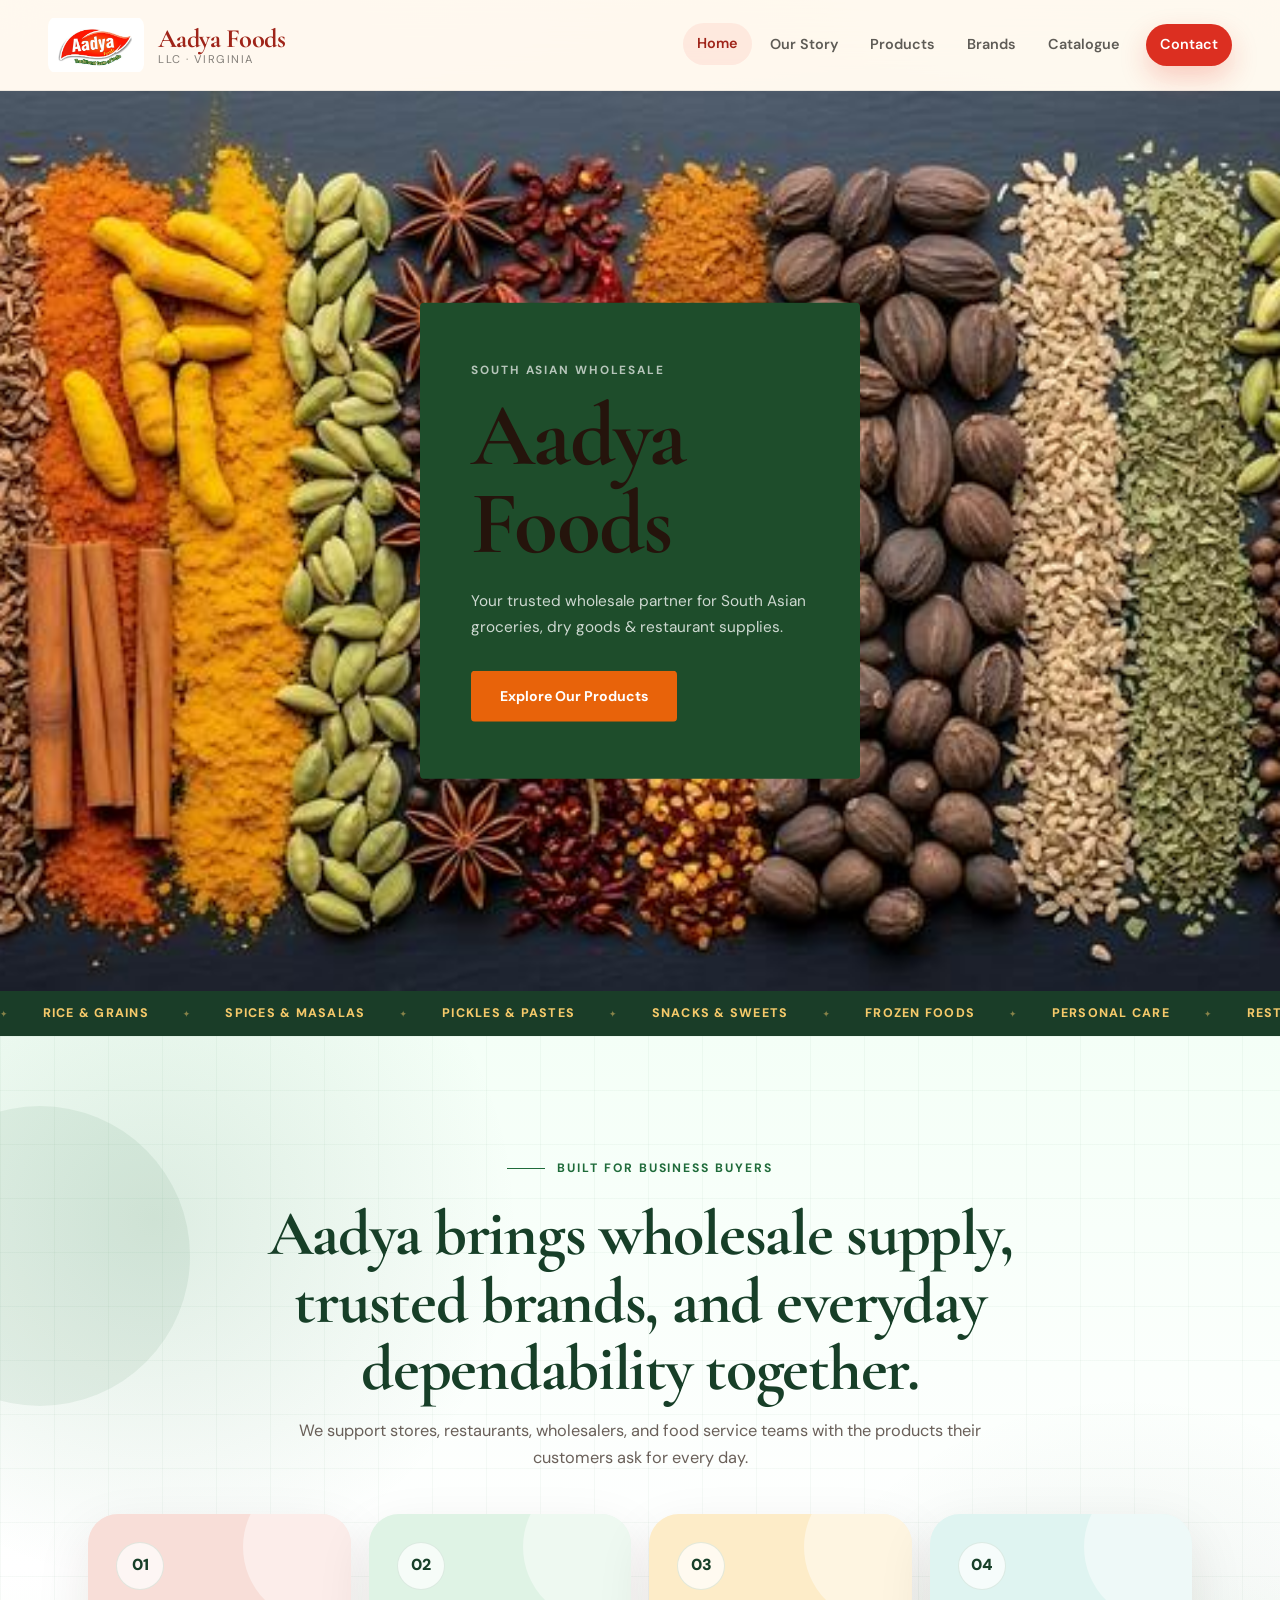
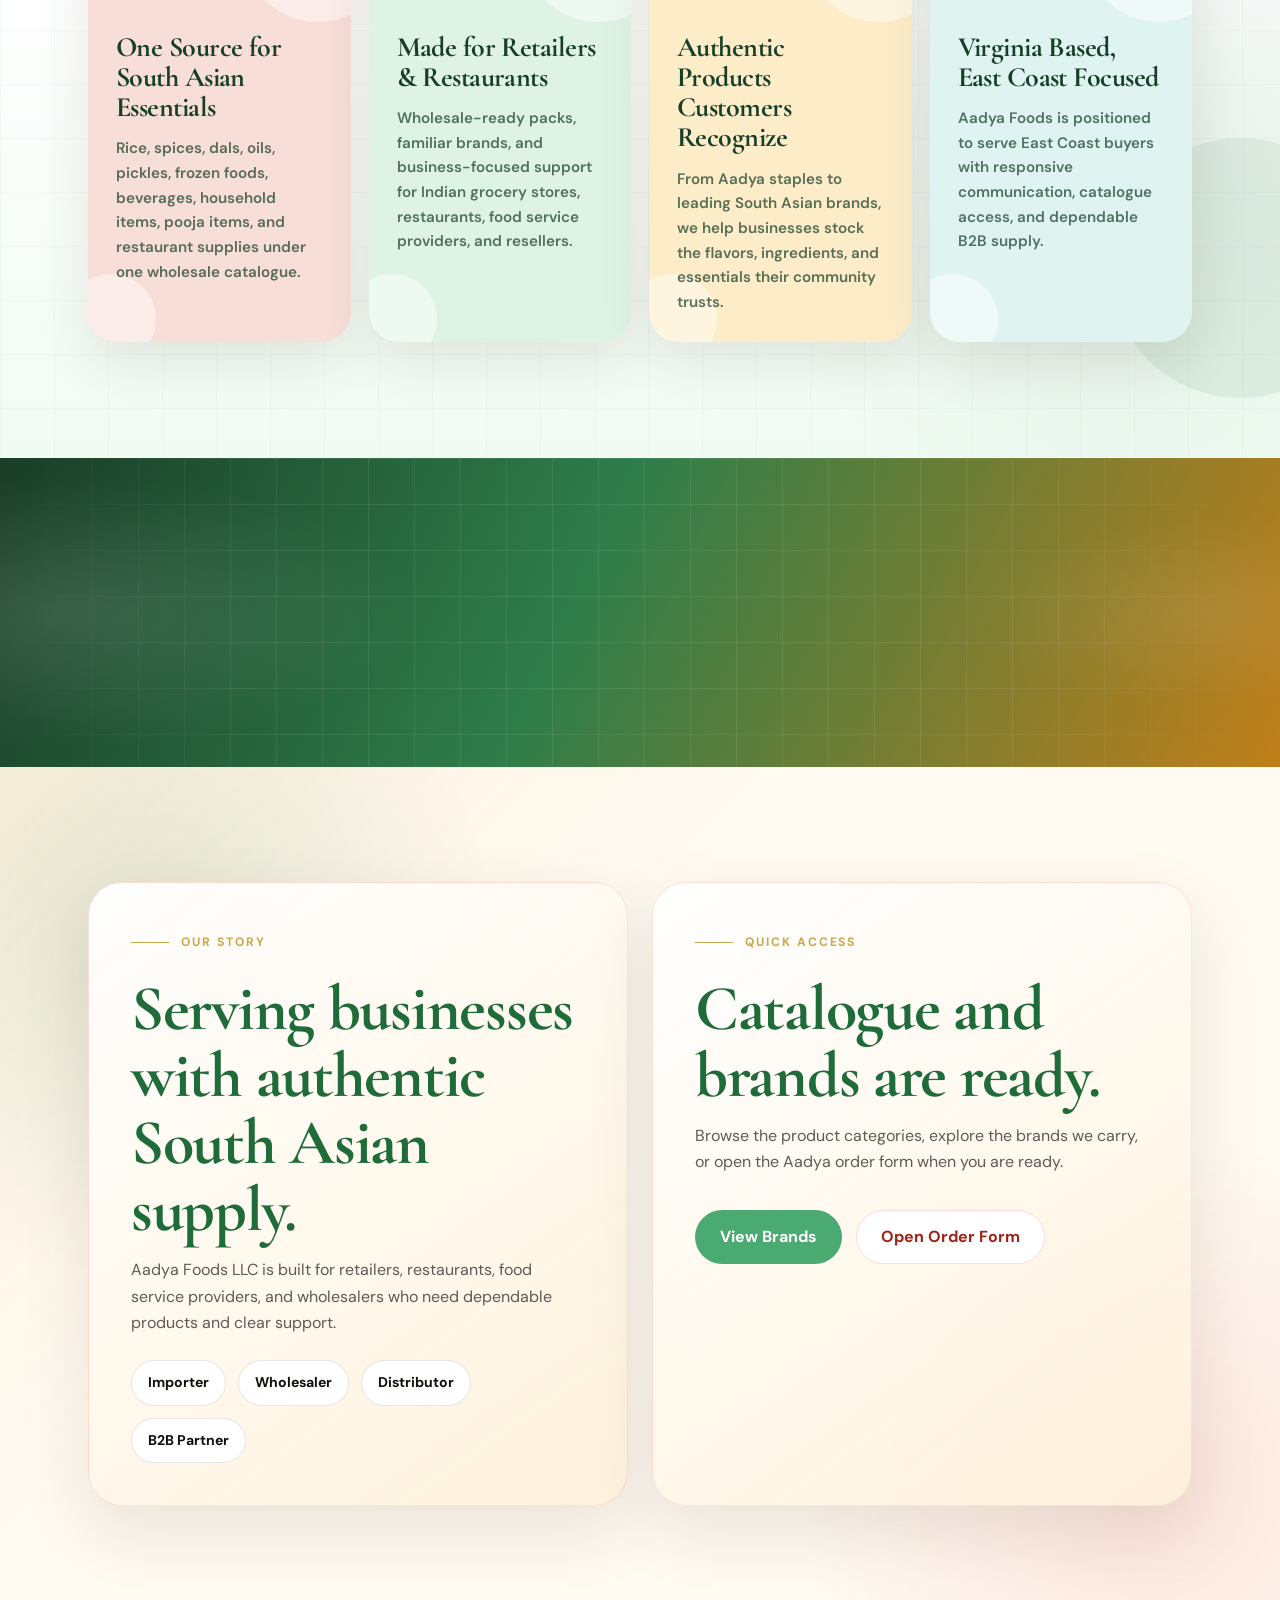
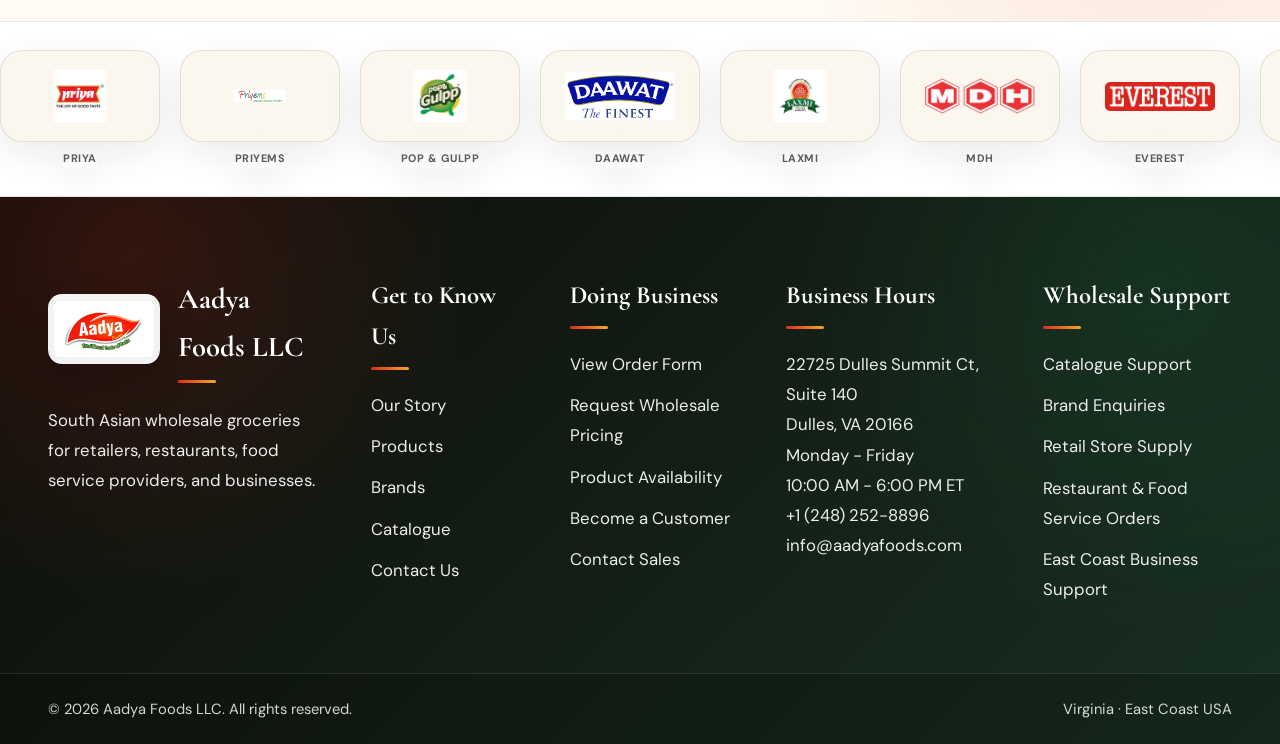
==== index.html @ b3d5c39a "Hero: remove Masalas and snacks images from slideshow Co-authored-by: Cursor <cursoragent@cursor.com" ====
<!DOCTYPE html>
<html lang="en">
<head>
  <meta charset="UTF-8" />
  <meta name="viewport" content="width=device-width, initial-scale=1" />
  <title>Aadya Foods LLC | South Asian Wholesale Distributor</title>
  <meta name="description" content="Aadya Foods LLC is a Virginia-based South Asian wholesale distributor serving retailers, restaurants, food service providers, and businesses across the East Coast." />
  <link rel="preconnect" href="https://fonts.googleapis.com" />
  <link rel="preconnect" href="https://fonts.gstatic.com" crossorigin />
  <link href="https://fonts.googleapis.com/css2?family=Cormorant+Garamond:ital,wght@0,500;0,600;0,700;1,500;1,600&family=DM+Sans:wght@300;400;500;600;700;800&family=DM+Serif+Display&display=swap" rel="stylesheet" />
  <link rel="stylesheet" href="styles.css" />
</head>
<body class="home-page">
  <div class="page-loader" id="pageLoader">
    <div class="loader-card"><img src="Aadya_logo.jpeg" alt="Aadya Foods logo" /><div class="loader-bar"><span></span></div></div>
  </div>
  <div class="site-shell">
    <header class="navbar" id="navbar">
      <div class="nav-inner">
        <a class="brand brand-wide" href="index.html" aria-label="Aadya Foods home"><img src="Aadya_logo.jpeg" alt="Aadya Foods" /><span class="brand-text"><span class="brand-title">Aadya Foods</span><span class="brand-sub">LLC · Virginia</span></span></a>
        <button class="menu-btn" id="menuBtn" aria-label="Open menu" aria-expanded="false"><span></span><span></span></button>
        <nav class="nav-links" id="navLinks"><button class="nav-close" id="navClose" aria-label="Close menu">×</button><a data-nav href="index.html">Home</a><a data-nav href="our-story.html">Our Story</a><a data-nav href="products.html">Products</a><a data-nav href="brands.html">Brands</a><a data-nav href="catalogue.html">Catalogue</a><a data-nav href="contact.html" class="nav-cta">Contact</a></nav>
      </div>
    </header>
    <main class="main">
      <section class="home-hero">
        <!-- full-bleed background slideshow -->
        <div class="home-hero-slides">
          <div class="home-hero-slide active" style="background-image:url('assets/images/spices.jpg')"></div>
          <div class="home-hero-slide" style="background-image:url('assets/images/Nutsanddryfruits.webp')"></div>
          <div class="home-hero-slide" style="background-image:url('assets/images/pulses.jpeg')"></div>
        </div>
        <!-- green card floating on left -->
        <div class="home-hero-card reveal">
          <span class="home-hero-eyebrow">South Asian Wholesale</span>
          <h1>Aadya Foods</h1>
          <p>Your trusted wholesale partner for South Asian groceries, dry goods &amp; restaurant supplies.</p>
          <a class="btn home-hero-cta" href="products.html">Explore Our Products</a>
        </div>
      </section>
      <div class="ticker" aria-hidden="true"><div class="ticker-track"><span>Rice & Grains</span><span>Spices & Masalas</span><span>Pickles & Pastes</span><span>Snacks & Sweets</span><span>Frozen Foods</span><span>Personal Care</span><span>Restaurant Supplies</span><span>Pooja Items</span><span>Rice & Grains</span><span>Spices & Masalas</span><span>Pickles & Pastes</span><span>Snacks & Sweets</span><span>Frozen Foods</span><span>Personal Care</span><span>Restaurant Supplies</span><span>Pooja Items</span></div></div>
      <section class="section section-alt home-intro"><div class="wrap"><div class="section-head center reveal"><span class="eyebrow">Built for business buyers</span><h2 class="section-title">Aadya brings wholesale supply, trusted brands, and everyday dependability together.</h2><p class="section-text">We support stores, restaurants, wholesalers, and food service teams with the products their customers ask for every day.</p></div><div class="home-content-grid"><article class="home-value-card red reveal"><span>01</span><h3>One Source for South Asian Essentials</h3><p>Rice, spices, dals, oils, pickles, frozen foods, beverages, household items, pooja items, and restaurant supplies under one wholesale catalogue.</p></article><article class="home-value-card green reveal delay-1"><span>02</span><h3>Made for Retailers & Restaurants</h3><p>Wholesale-ready packs, familiar brands, and business-focused support for Indian grocery stores, restaurants, food service providers, and resellers.</p></article><article class="home-value-card saffron reveal delay-2"><span>03</span><h3>Authentic Products Customers Recognize</h3><p>From Aadya staples to leading South Asian brands, we help businesses stock the flavors, ingredients, and essentials their community trusts.</p></article><article class="home-value-card teal reveal"><span>04</span><h3>Virginia Based, East Coast Focused</h3><p>Aadya Foods is positioned to serve East Coast buyers with responsive communication, catalogue access, and dependable B2B supply.</p></article></div></div></section>
      <section class="home-rainbow-band"><div class="wrap"><div class="rainbow-content reveal"><span>Wholesale made easy</span><h2>Explore the range, review brands, and open the Aadya order form.</h2><a class="btn btn-primary" href="catalogue.html">View Aadya Order Form</a></div></div></section>
      <section class="section home-split"><div class="wrap"><div class="grid grid-2"><div class="story-panel reveal"><span class="eyebrow">Our story</span><h2 class="section-title">Serving businesses with authentic South Asian supply.</h2><p>Aadya Foods LLC is built for retailers, restaurants, food service providers, and wholesalers who need dependable products and clear support.</p><div class="pill-list"><span class="pill">Importer</span><span class="pill">Wholesaler</span><span class="pill">Distributor</span><span class="pill">B2B Partner</span></div></div><div class="story-panel reveal delay-1"><span class="eyebrow">Quick access</span><h2 class="section-title">Catalogue and brands are ready.</h2><p>Browse the product categories, explore the brands we carry, or open the Aadya order form when you are ready.</p><div class="hero-actions"><a class="btn btn-dark" href="brands.html">View Brands</a><a class="btn btn-light" href="catalogue.html">Open Order Form</a></div></div></div></div></section>
      <section class="brand-marquee" aria-label="Featured brands"><div class="brand-track">
        <span class="marquee-item"><span class="brand-chip marquee-chip"><img src="logos/priya.webp" alt="Priya" /></span><span class="brand-name">Priya</span></span>
        <span class="marquee-item"><span class="brand-chip marquee-chip"><img src="logos/priyems.png" alt="Priyems" /></span><span class="brand-name">Priyems</span></span>
        <span class="marquee-item"><span class="brand-chip marquee-chip"><img src="logos/pop%26gulpp.jpeg" alt="Pop and Gulpp" /></span><span class="brand-name">Pop & Gulpp</span></span>
        <span class="marquee-item"><span class="brand-chip marquee-chip"><img src="logos/daawat.png" alt="Daawat" /></span><span class="brand-name">Daawat</span></span>
        <span class="marquee-item"><span class="brand-chip marquee-chip"><img src="logos/laxmi.jpeg" alt="Laxmi" /></span><span class="brand-name">Laxmi</span></span>
        <span class="marquee-item"><span class="brand-chip marquee-chip"><img src="logos/MDH.png" alt="MDH" /></span><span class="brand-name">MDH</span></span>
        <span class="marquee-item"><span class="brand-chip marquee-chip"><img src="logos/Everest.png" alt="Everest" /></span><span class="brand-name">Everest</span></span>
        <span class="marquee-item"><span class="brand-chip marquee-chip"><img src="logos/Shan.png" alt="Shan" /></span><span class="brand-name">Shan</span></span>
        <span class="marquee-item"><span class="brand-chip marquee-chip"><img src="logos/priya.webp" alt="" /></span><span class="brand-name">Priya</span></span>
        <span class="marquee-item"><span class="brand-chip marquee-chip"><img src="logos/priyems.png" alt="" /></span><span class="brand-name">Priyems</span></span>
        <span class="marquee-item"><span class="brand-chip marquee-chip"><img src="logos/pop%26gulpp.jpeg" alt="" /></span><span class="brand-name">Pop & Gulpp</span></span>
        <span class="marquee-item"><span class="brand-chip marquee-chip"><img src="logos/daawat.png" alt="" /></span><span class="brand-name">Daawat</span></span>
        <span class="marquee-item"><span class="brand-chip marquee-chip"><img src="logos/laxmi.jpeg" alt="" /></span><span class="brand-name">Laxmi</span></span>
        <span class="marquee-item"><span class="brand-chip marquee-chip"><img src="logos/MDH.png" alt="" /></span><span class="brand-name">MDH</span></span>
        <span class="marquee-item"><span class="brand-chip marquee-chip"><img src="logos/Everest.png" alt="" /></span><span class="brand-name">Everest</span></span>
        <span class="marquee-item"><span class="brand-chip marquee-chip"><img src="logos/Shan.png" alt="" /></span><span class="brand-name">Shan</span></span>
      </div></section>
    </main>
    <footer class="footer"><div class="footer-top"><div class="wrap footer-grid"><div><div class="footer-brand"><img src="Aadya_logo.jpeg" alt="Aadya Foods" /><h4>Aadya Foods LLC</h4></div><p>South Asian wholesale groceries for retailers, restaurants, food service providers, and businesses.</p></div><div><h4>Get to Know Us</h4><ul><li><a href="our-story.html">Our Story</a></li><li><a href="products.html">Products</a></li><li><a href="brands.html">Brands</a></li><li><a href="catalogue.html">Catalogue</a></li><li><a href="contact.html">Contact Us</a></li></ul></div><div><h4>Doing Business</h4><ul><li><a href="catalogue.html">View Order Form</a></li><li><a href="contact.html">Request Wholesale Pricing</a></li><li><a href="contact.html">Product Availability</a></li><li><a href="contact.html">Become a Customer</a></li><li><a href="contact.html">Contact Sales</a></li></ul></div><div><h4>Business Hours</h4><p>22725 Dulles Summit Ct, Suite 140<br />Dulles, VA 20166</p><p>Monday - Friday<br />10:00 AM - 6:00 PM ET</p><p><a href="tel:+12482528896">+1 (248) 252-8896</a><br /><a href="mailto:info@aadyafoods.com">info@aadyafoods.com</a></p></div><div><h4>Wholesale Support</h4><ul><li>Catalogue Support</li><li>Brand Enquiries</li><li>Retail Store Supply</li><li>Restaurant & Food Service Orders</li><li>East Coast Business Support</li></ul></div></div></div><div class="footer-bottom"><div class="wrap"><p>© 2026 Aadya Foods LLC. All rights reserved.</p><p>Virginia · East Coast USA</p></div></div></footer>
  </div>
  <button class="btt" id="backToTop" aria-label="Back to top">↑</button>
  <script src="script.js"></script>
</body>
</html>
---- styles.css ----
*, *::before, *::after { box-sizing: border-box; margin: 0; padding: 0; }

:root {
  --ink: #11100d;
  --ink-soft: rgba(17, 16, 13, .68);
  --muted: rgba(17, 16, 13, .52);
  --gold: #c9a84c;
  --gold-dark: #9d7e2f;
  --gold-soft: #f6eed8;
  --cream: #fbf7ef;
  --cream-2: #f1e8d8;
  --green: #183f2f;
  --green-2: #0f2b20;
  --white: #fff;
  --border: rgba(17, 16, 13, .1);
  --shadow: 0 22px 70px rgba(33, 25, 12, .12);
  --shadow-soft: 0 12px 34px rgba(33, 25, 12, .08);
  --radius: 24px;
  --radius-lg: 34px;
  --max: 1200px;
  --gutter: clamp(20px, 4vw, 48px);
  --serif: 'Cormorant Garamond', 'DM Serif Display', Georgia, serif;
  --body: 'DM Sans', system-ui, -apple-system, BlinkMacSystemFont, sans-serif;
  --aadya-red: #dc2f21;
  --aadya-red-dark: #9f2419;
  --aadya-green: #1f6b3a;
  --aadya-cream: #fff3df;
  --aadya-mango: #f5a623;
  --aadya-teal: #0f8a83;
  --aadya-plum: #7c3aed;
}

html { scroll-behavior: smooth; }
body {
  font-family: var(--body);
  color: var(--ink);
  background: var(--cream);
  line-height: 1.65;
  overflow-x: hidden;
  -webkit-font-smoothing: antialiased;
}
a { color: inherit; text-decoration: none; }
img { max-width: 100%; display: block; }
button, input, textarea, select { font: inherit; }

.page-loader {
  position: fixed;
  inset: 0;
  z-index: 9999;
  display: grid;
  place-items: center;
  background:
    radial-gradient(circle at 30% 25%, rgba(201, 168, 76, .18), transparent 34%),
    linear-gradient(135deg, #0e0d09, #173626);
  transition: opacity .55s ease, visibility .55s ease;
}
.page-loader.done { opacity: 0; visibility: hidden; pointer-events: none; }
.loader-card { display: grid; justify-items: center; gap: 24px; }
.loader-card img {
  width: 126px;
  height: 126px;
  object-fit: contain;
  border-radius: 26px;
  background: rgba(255,255,255,.08);
  padding: 14px;
  animation: loaderFloat 1.4s ease-in-out infinite alternate;
}
.loader-bar { width: 160px; height: 3px; border-radius: 99px; background: rgba(255,255,255,.16); overflow: hidden; }
.loader-bar span { display: block; height: 100%; width: 0; background: var(--gold); animation: loaderFill 1.2s ease forwards; }
@keyframes loaderFloat { to { transform: translateY(-8px) scale(1.03); } }
@keyframes loaderFill { to { width: 100%; } }

.site-shell { min-height: 100vh; display: flex; flex-direction: column; }
.main { flex: 1; }
.wrap { width: min(100%, var(--max)); margin: 0 auto; padding: 0 var(--gutter); }

.navbar {
  position: sticky;
  top: 0;
  z-index: 1000;
  background: rgba(251, 247, 239, .88);
  border-bottom: 1px solid rgba(17, 16, 13, .07);
  backdrop-filter: blur(18px);
  -webkit-backdrop-filter: blur(18px);
}
.navbar.scrolled { box-shadow: 0 8px 30px rgba(17, 16, 13, .08); }
.nav-inner {
  width: min(100%, 1400px);
  margin: 0 auto;
  padding: 16px var(--gutter);
  display: flex;
  align-items: center;
  gap: 28px;
}
.brand { display: flex; align-items: center; gap: 14px; flex-shrink: 0; }
.brand img { width: 58px; height: 58px; object-fit: contain; }
.brand-text { display: flex; flex-direction: column; line-height: 1.08; }
.brand-title { font-family: var(--serif); font-size: 1.65rem; font-weight: 700; letter-spacing: -.02em; color: var(--aadya-red-dark); }
.brand-sub { font-size: .7rem; letter-spacing: .14em; text-transform: uppercase; color: var(--muted); }
.nav-links { margin-left: auto; display: flex; align-items: center; gap: 4px; }
.nav-links a {
  padding: 9px 14px;
  border-radius: 999px;
  color: var(--ink-soft);
  font-size: .9rem;
  font-weight: 600;
  transition: color .25s ease, background .25s ease, transform .25s ease;
}
.nav-links a:hover,
.nav-links a.active { color: var(--ink); background: var(--gold-soft); transform: translateY(-1px); }
.nav-links a.nav-cta:hover,
.nav-links a.nav-cta.active { background: var(--aadya-red) !important; color: var(--white) !important; transform: translateY(-1px); }
.nav-cta {
  margin-left: 8px;
  background: var(--aadya-red) !important;
  color: var(--white) !important;
  box-shadow: 0 10px 24px rgba(233,39,25,.22);
}
.menu-btn, .nav-close {
  display: none;
  border: 0;
  background: transparent;
  color: var(--ink);
  cursor: pointer;
}
.menu-btn { margin-left: auto; width: 42px; height: 42px; border-radius: 14px; background: var(--gold-soft); }
.menu-btn span { display: block; width: 20px; height: 2px; background: currentColor; margin: 5px auto; border-radius: 999px; }

.hero {
  position: relative;
  min-height: calc(100svh - 84px);
  display: grid;
  align-items: center;
  overflow: hidden;
  color: var(--white);
  background:
    linear-gradient(105deg, rgba(13, 12, 8, .93), rgba(18, 50, 36, .78), rgba(13, 12, 8, .35)),
    url("assets/images/rice.webp") center/cover;
}
.hero::before {
  content: "";
  position: absolute;
  inset: 0;
  background:
    radial-gradient(circle at 12% 22%, rgba(201,168,76,.28), transparent 22%),
    radial-gradient(circle at 76% 66%, rgba(255,255,255,.1), transparent 28%);
  pointer-events: none;
}
.hero::after {
  content: "";
  position: absolute;
  inset: auto 0 0;
  height: 170px;
  background: linear-gradient(to top, var(--cream), transparent);
}
.hero-grid {
  position: relative;
  z-index: 2;
  width: min(100%, 1280px);
  margin: 0 auto;
  padding: 92px var(--gutter) 120px;
  display: grid;
  grid-template-columns: minmax(0, 1fr) 360px;
  align-items: center;
  gap: 72px;
}
.eyebrow {
  display: inline-flex;
  align-items: center;
  gap: 12px;
  margin-bottom: 22px;
  color: var(--gold);
  font-size: .76rem;
  font-weight: 700;
  letter-spacing: .16em;
  text-transform: uppercase;
}
.eyebrow::before { content: ""; width: 38px; height: 1px; background: currentColor; }
h1, h2, h3 { font-family: var(--serif); line-height: 1.05; letter-spacing: -.02em; }
.hero h1 { max-width: 780px; font-size: clamp(3.8rem, 8vw, 7.4rem); font-weight: 700; }
.hero h1 em { color: var(--gold); font-style: italic; display: block; }
.hero-copy { max-width: 610px; margin-top: 24px; color: rgba(255,255,255,.72); font-size: 1.08rem; }
.hero-actions { display: flex; gap: 14px; flex-wrap: wrap; margin-top: 34px; }
.btn {
  display: inline-flex;
  align-items: center;
  justify-content: center;
  gap: 10px;
  min-height: 48px;
  padding: 13px 24px;
  border-radius: 999px;
  border: 1px solid transparent;
  font-weight: 700;
  transition: transform .25s ease, box-shadow .25s ease, background .25s ease;
}
.btn:hover { transform: translateY(-2px); }
.btn-primary { background: var(--gold); color: var(--ink); box-shadow: 0 16px 36px rgba(201,168,76,.34); }
.btn-dark { background: var(--green); color: var(--white); }
.btn-ghost { border-color: rgba(255,255,255,.3); color: var(--white); background: rgba(255,255,255,.07); }
.btn-light { background: var(--white); color: var(--ink); border-color: var(--border); }

.hero-card {
  padding: 28px;
  border: 1px solid rgba(255,255,255,.16);
  border-radius: var(--radius-lg);
  background: rgba(255,255,255,.09);
  backdrop-filter: blur(18px);
  -webkit-backdrop-filter: blur(18px);
  box-shadow: 0 30px 70px rgba(0,0,0,.24);
  animation: floatCard 5s ease-in-out infinite;
}
.hero-card img { width: 118px; height: 118px; object-fit: contain; margin-bottom: 26px; filter: drop-shadow(0 10px 20px rgba(0,0,0,.2)); }
.stat-grid { display: grid; grid-template-columns: 1fr 1fr; gap: 12px; }
.stat { padding: 18px; border-radius: 18px; background: rgba(255,255,255,.1); }
.stat strong { display: block; color: var(--gold); font-size: 1.7rem; font-family: var(--serif); line-height: 1; }
.stat span { color: rgba(255,255,255,.65); font-size: .75rem; }
@keyframes floatCard { 0%,100% { transform: translateY(0); } 50% { transform: translateY(-14px); } }

.ticker { overflow: hidden; background: var(--gold); color: var(--ink); position: relative; }
.ticker-track {
  display: flex;
  gap: 34px;
  width: max-content;
  padding: 12px 0;
  animation: marquee 30s linear infinite;
}
.ticker-track span { font-size: .78rem; font-weight: 800; letter-spacing: .1em; text-transform: uppercase; white-space: nowrap; }
@keyframes marquee { to { transform: translateX(-50%); } }

.section { padding: clamp(74px, 9vw, 118px) 0; }
.section-alt { background: var(--white); }
.section-head { max-width: 760px; margin-bottom: 42px; }
.section-head.center { margin-left: auto; margin-right: auto; text-align: center; }
.section-head.center .eyebrow { justify-content: center; }
.section-title { font-size: clamp(2.5rem, 5vw, 4.8rem); font-weight: 700; }
.section-text { margin-top: 16px; color: var(--ink-soft); font-size: 1.02rem; }

.page-hero {
  position: relative;
  color: var(--white);
  background:
    linear-gradient(105deg, rgba(13, 12, 8, .94), rgba(24, 63, 47, .8)),
    var(--page-img, url("assets/images/spices.jpg")) center/cover;
}
.page-hero .wrap { padding-top: 92px; padding-bottom: 92px; }
.page-hero h1 { max-width: 820px; font-size: clamp(3.2rem, 7vw, 6.2rem); }
.page-hero p { max-width: 650px; color: rgba(255,255,255,.72); margin-top: 18px; }

.grid { display: grid; gap: 24px; }
.grid-2 { grid-template-columns: repeat(2, minmax(0, 1fr)); }
.grid-3 { grid-template-columns: repeat(3, minmax(0, 1fr)); }
.grid-4 { grid-template-columns: repeat(4, minmax(0, 1fr)); }

.card {
  position: relative;
  overflow: hidden;
  border: 1px solid var(--border);
  border-radius: var(--radius);
  background: rgba(255,255,255,.78);
  box-shadow: var(--shadow-soft);
  transition: transform .28s ease, box-shadow .28s ease, border-color .28s ease;
}
.card:hover { transform: translateY(-8px); box-shadow: var(--shadow); border-color: rgba(201,168,76,.42); }
.card-body { padding: 26px; }
.card h3 { font-size: 1.55rem; margin-bottom: 10px; }
.card p { color: var(--ink-soft); font-size: .95rem; }
.category-card img { width: 100%; height: 210px; object-fit: cover; transition: transform .6s ease; }
.category-card:hover img { transform: scale(1.08); }
.category-card .tag {
  display: inline-flex;
  margin-bottom: 12px;
  padding: 5px 11px;
  border-radius: 999px;
  background: var(--gold-soft);
  color: var(--gold-dark);
  font-size: .7rem;
  font-weight: 800;
  letter-spacing: .1em;
  text-transform: uppercase;
}

.story-panel {
  padding: 42px;
  border-radius: var(--radius-lg);
  background: linear-gradient(135deg, var(--white), var(--gold-soft));
  box-shadow: var(--shadow-soft);
  border: 1px solid rgba(201,168,76,.22);
}
.story-panel p { color: var(--ink-soft); margin-top: 14px; }
.pill-list { display: flex; flex-wrap: wrap; gap: 12px; margin-top: 24px; }
.pill { padding: 10px 16px; border-radius: 999px; background: var(--white); border: 1px solid var(--border); font-weight: 700; font-size: .88rem; }

.story-page {
  background:
    radial-gradient(circle at 10% 8%, rgba(233,39,25,.08), transparent 24%),
    radial-gradient(circle at 90% 10%, rgba(36,107,45,.08), transparent 26%),
    var(--cream);
}
.story-page .page-loader {
  background: linear-gradient(135deg, #fff8ec, #ffffff);
}
.story-page .loader-card img {
  width: 210px;
  height: auto;
  background: var(--white);
  box-shadow: var(--shadow-soft);
}
.story-page .loader-bar span { background: #e92719; }
.story-page .navbar,
.inner-page .navbar,
.products-page .navbar { background: rgba(255,250,242,.94); }
.story-page .brand-title,
.inner-page .brand-title,
.products-page .brand-title { color: #b81810; }
.products-page .page-hero {
  background:
    linear-gradient(105deg, rgba(13, 12, 8, .94), rgba(24, 63, 47, .8)),
    var(--page-img) center top/cover;
}
.story-page .page-hero {
  background:
    linear-gradient(105deg, rgba(102, 28, 18, .92), rgba(36, 107, 45, .82)),
    var(--page-img, url("assets/images/spices.jpg")) center/cover;
}
.story-page .page-hero::before {
  content: "";
  position: absolute;
  inset: 0;
  background:
    radial-gradient(circle at 15% 25%, rgba(255,221,150,.22), transparent 24%),
    radial-gradient(circle at 82% 18%, rgba(255,255,255,.14), transparent 22%),
    radial-gradient(circle at 76% 84%, rgba(36,107,45,.3), transparent 24%),
    linear-gradient(90deg, rgba(255,255,255,.08) 1px, transparent 1px),
    linear-gradient(rgba(255,255,255,.08) 1px, transparent 1px);
  background-size: auto, auto, auto, 46px 46px, 46px 46px;
  pointer-events: none;
}
.story-page .page-hero .wrap {
  position: relative;
  z-index: 1;
}
.story-page .page-hero h1 {
  max-width: 900px;
  font-size: clamp(3.4rem, 7vw, 6.7rem);
  line-height: .96;
}
.story-page .page-hero p {
  max-width: 720px;
  font-size: 1.13rem;
  line-height: 1.78;
  color: rgba(255,255,255,.82);
}
.story-pattern-section {
  position: relative;
  overflow: hidden;
  background:
    radial-gradient(circle at 8% 14%, rgba(196, 65, 37, .09), transparent 24%),
    radial-gradient(circle at 92% 20%, rgba(212, 151, 47, .13), transparent 24%),
    radial-gradient(circle at 84% 82%, rgba(36,107,45,.1), transparent 26%),
    linear-gradient(90deg, rgba(102, 28, 18, .04) 1px, transparent 1px),
    linear-gradient(rgba(36,107,45,.04) 1px, transparent 1px),
    #fff7ed;
  background-size: auto, auto, auto, 52px 52px, 52px 52px, auto;
}
.story-pattern-section::before,
.story-pattern-section::after {
  content: "";
  position: absolute;
  border-radius: 999px;
  pointer-events: none;
}
.story-pattern-section::before {
  width: 260px;
  height: 260px;
  left: -90px;
  bottom: -80px;
  background: rgba(196, 65, 37, .08);
}
.story-pattern-section::after {
  width: 220px;
  height: 220px;
  right: -70px;
  top: 50px;
  background: rgba(36,107,45,.08);
}
.story-pattern-section .wrap {
  position: relative;
  z-index: 1;
}
.story-pattern-section .story-panel {
  background:
    linear-gradient(145deg, rgba(255,255,255,.98), rgba(255,246,232,.94));
  border-color: rgba(196, 65, 37, .12);
  box-shadow: 0 28px 70px rgba(48, 27, 7, .12);
}
.story-pattern-section .story-panel:nth-child(2) {
  border-color: rgba(36,107,45,.14);
}
.story-pattern-section .story-panel .eyebrow {
  color: #b73b25;
}
.story-pattern-section .story-panel h2 {
  color: #214f34;
  font-size: clamp(2.4rem, 4.4vw, 4rem);
  line-height: 1;
}
.story-pattern-section .story-panel p {
  color: rgba(33, 26, 18, .66);
  font-size: 1.02rem;
  line-height: 1.85;
}
.story-pattern-section .pill {
  background: #fff;
  color: #214f34;
  border-color: rgba(36,107,45,.16);
}
.story-pattern-section .story-panel:hover {
  transform: translateY(-6px);
  box-shadow: 0 34px 90px rgba(48, 27, 7, .16);
}
.story-color-section {
  background:
    radial-gradient(circle at 8% 18%, rgba(233,39,25,.13), transparent 28%),
    radial-gradient(circle at 92% 86%, rgba(36,107,45,.14), transparent 30%),
    linear-gradient(180deg, #fff8ec, #ffffff);
}
.story-visual-grid {
  display: grid;
  grid-template-columns: minmax(0, 1.05fr) minmax(0, .95fr);
  align-items: center;
  gap: clamp(28px, 5vw, 64px);
}
.story-visual-card {
  position: relative;
  overflow: hidden;
  border-radius: 38px;
  padding: 18px;
  background: var(--white);
  border: 1px solid rgba(233,39,25,.12);
  box-shadow: 0 34px 90px rgba(48, 27, 7, .16);
}
.story-visual-card::before {
  content: "";
  position: absolute;
  inset: 18px;
  z-index: 1;
  border-radius: 28px;
  box-shadow: inset 0 0 0 1px rgba(255,255,255,.45);
  pointer-events: none;
}
.story-visual-card img {
  width: 100%;
  min-height: 430px;
  object-fit: cover;
  border-radius: 28px;
  transition: transform .9s ease, filter .9s ease;
}
.story-visual-card:hover img {
  transform: scale(1.04);
  filter: saturate(1.1) contrast(1.04);
}
.story-float {
  position: absolute;
  z-index: 2;
  padding: 11px 15px;
  border-radius: 999px;
  color: var(--white);
  font-size: .72rem;
  font-weight: 900;
  letter-spacing: .08em;
  text-transform: uppercase;
  box-shadow: 0 16px 34px rgba(0,0,0,.2);
  animation: badgeFloat 3.8s ease-in-out infinite;
}
.float-red { top: 38px; left: 36px; background: #e92719; }
.float-green { right: 34px; top: 46%; background: #246b2d; animation-delay: .5s; }
.float-gold { left: 48px; bottom: 42px; background: #f59e0b; animation-delay: 1s; }
.story-color-copy {
  padding: clamp(30px, 4vw, 52px);
  border-radius: 38px;
  background:
    linear-gradient(145deg, rgba(255,255,255,.95), rgba(255,248,236,.95));
  border: 1px solid rgba(36,107,45,.12);
  box-shadow: var(--shadow-soft);
}
.story-color-copy .section-title {
  color: #246b2d;
}
.story-color-copy p {
  margin-top: 16px;
  color: var(--ink-soft);
}
.story-color-pills {
  display: flex;
  flex-wrap: wrap;
  gap: 11px;
  margin-top: 24px;
}
.story-color-pills span {
  padding: 10px 15px;
  border-radius: 999px;
  color: #b81810;
  background: rgba(233,39,25,.08);
  border: 1px solid rgba(233,39,25,.12);
  font-weight: 800;
  font-size: .86rem;
}
.story-warehouse-section {
  padding: clamp(60px, 8vw, 100px) 0;
}
.story-warehouse-header {
  margin-bottom: 40px;
}
.story-warehouse-header .eyebrow {
  color: #b73b25;
}
.story-warehouse-header h2 {
  font-family: var(--serif);
  font-size: clamp(2.4rem, 5vw, 4.2rem);
  line-height: 1.05;
  color: #214f34;
  max-width: 680px;
  margin: 12px 0 18px;
}
.story-warehouse-header p {
  font-size: 1rem;
  line-height: 1.72;
  color: var(--ink-soft);
  max-width: 640px;
}
.story-warehouse-frame {
  position: relative;
  border-radius: 28px;
  overflow: hidden;
  max-height: 560px;
}
.story-warehouse-frame img {
  width: 100%;
  max-height: 560px;
  object-fit: cover;
  display: block;
}
.story-warehouse-stats {
  display: flex;
  gap: 36px;
  margin-top: 28px;
  padding-top: 22px;
  border-top: 1.5px solid rgba(46,125,70,.15);
}
.story-warehouse-stats div {
  display: flex;
  flex-direction: column;
  gap: 3px;
}
.story-warehouse-stats strong {
  font-family: "Times New Roman", Times, serif;
  font-size: 1.8rem;
  font-weight: 700;
  color: #4aaa72;
  line-height: 1;
}
.story-warehouse-stats span {
  font-size: .68rem;
  font-weight: 700;
  letter-spacing: .07em;
  text-transform: uppercase;
  color: var(--muted);
}
.story-values-grid {
  display: grid;
  grid-template-columns: repeat(3, minmax(0, 1fr));
  gap: 22px;
}
.story-value-card {
  position: relative;
  overflow: hidden;
  min-height: 285px;
  padding: 30px;
  border-radius: 30px;
  color: #173f28;
  box-shadow: 0 20px 54px rgba(48, 27, 7, .10);
  transition: transform .3s ease, box-shadow .3s ease;
}
.story-value-card:hover {
  transform: translateY(-8px);
  box-shadow: 0 36px 90px rgba(48, 27, 7, .14);
}
.story-value-card::after {
  content: "";
  position: absolute;
  width: 170px;
  height: 170px;
  right: -55px;
  top: -55px;
  border-radius: 999px;
  background: rgba(255,255,255,.45);
}
.story-value-card strong {
  display: inline-grid;
  place-items: center;
  width: 52px;
  height: 52px;
  border-radius: 50%;
  background: rgba(255,255,255,.72);
  border: 1px solid rgba(31,107,58,.12);
  margin-bottom: 36px;
  color: #173f28;
}
.story-value-card h3 {
  position: relative;
  z-index: 1;
  font-size: 1.8rem;
  margin-bottom: 12px;
  color: #173f28;
}
.story-value-card p {
  position: relative;
  z-index: 1;
  color: rgba(23,63,40,.72);
  font-weight: 600;
}
.story-value-card.red  { background: #f8ded8; }
.story-value-card.green { background: #dff3e5; }
.story-value-card.gold  { background: #fdecc8; }

.brand-marquee { overflow: hidden; padding: 28px 0; background: var(--white); border-block: 1px solid var(--border); }
.brand-track { display: flex; align-items: flex-start; width: max-content; gap: 20px; animation: marquee 42s linear infinite; }
.brand-chip {
  width: 170px;
  height: 92px;
  display: grid;
  place-items: center;
  border-radius: 22px;
  background: var(--cream);
  border: 1px solid var(--border);
  box-shadow: var(--shadow-soft);
}
.brand-chip img { max-width: 120px; max-height: 58px; object-fit: contain; }

/* Marquee-specific chip */
.marquee-item {
  display: flex;
  flex-direction: column;
  align-items: center;
  gap: 8px;
  flex-shrink: 0;
}
.marquee-chip {
  width: 160px;
  height: 92px;
  padding: 14px;
  display: grid;
  place-items: center;
  flex-shrink: 0;
}
.marquee-chip img {
  width: 110px;
  height: 52px;
  object-fit: contain;
}
.marquee-chip .brand-name { display: none; }
.marquee-item .brand-name {
  font-size: .68rem;
  font-weight: 700;
  letter-spacing: .05em;
  text-transform: uppercase;
  color: var(--ink-soft);
  text-align: center;
  box-shadow: var(--shadow-soft);
}
/* ---- Brands page ---- */
.brands-section {
  position: relative !important;
  overflow: hidden !important;
}
.brands-pattern-bg {
  position: absolute;
  inset: 0;
  background-image: url("data:image/svg+xml,%3Csvg xmlns='http://www.w3.org/2000/svg' width='70' height='70' viewBox='0 0 70 70'%3E%3Cg fill='none' stroke='%234aaa72' stroke-width='1'%3E%3Cpath d='M35 5 Q50 20 65 35 Q50 50 35 65 Q20 50 5 35 Q20 20 35 5Z'/%3E%3Cpath d='M35 18 Q44 27 52 35 Q44 43 35 52 Q26 43 18 35 Q26 27 35 18Z'/%3E%3Ccircle cx='35' cy='35' r='7'/%3E%3Ccircle cx='35' cy='0' r='4'/%3E%3Ccircle cx='35' cy='70' r='4'/%3E%3Ccircle cx='0' cy='35' r='4'/%3E%3Ccircle cx='70' cy='35' r='4'/%3E%3C/g%3E%3C/svg%3E");
  background-size: 70px 70px;
  opacity: 0.2;
  pointer-events: none;
  z-index: 0;
}
.brands-section .wrap { position: relative; z-index: 1; width: min(100%, 1500px); }
.brand-grid { display: grid; grid-template-columns: repeat(5, minmax(0,1fr)); gap: 28px; }
.brand-item {
  display: flex;
  flex-direction: column;
  align-items: center;
  gap: 10px;
  animation: brandPop .5s ease both;
}
.brand-item:nth-child(2)  { animation-delay: .05s; }
.brand-item:nth-child(3)  { animation-delay: .10s; }
.brand-item:nth-child(4)  { animation-delay: .15s; }
.brand-item:nth-child(5)  { animation-delay: .20s; }
.brand-item:nth-child(6)  { animation-delay: .25s; }
.brand-item:nth-child(7)  { animation-delay: .30s; }
.brand-item:nth-child(8)  { animation-delay: .35s; }
.brand-item:nth-child(9)  { animation-delay: .40s; }
.brand-item:nth-child(10) { animation-delay: .45s; }
.brand-item:nth-child(11) { animation-delay: .50s; }
.brand-item:nth-child(12) { animation-delay: .55s; }
@keyframes brandPop {
  from { opacity: 0; transform: translateY(22px) scale(.92); }
  to   { opacity: 1; transform: translateY(0)    scale(1); }
}
.brand-item {
  display: flex;
  flex-direction: column;
  align-items: center;
  gap: 10px;
}
.brand-grid .brand-chip {
  width: 100%;
  height: 160px;
  padding: 24px;
  display: grid;
  place-items: center;
  overflow: hidden;
  background: #fdf8f0;
  border: 1.5px solid rgba(180,140,80,.18);
  box-shadow: 0 4px 18px rgba(180,140,80,.10);
  transition: transform .3s ease, box-shadow .3s ease, border-color .3s ease;
}
.brand-grid .brand-chip img {
  max-width: 180px;
  max-height: 100px;
  object-fit: contain;
  transition: transform .35s ease;
}
.brand-grid .brand-chip:hover {
  transform: translateY(-8px);
  box-shadow: 0 18px 42px rgba(46,125,70,.18);
  border-color: rgba(46,125,70,.32);
}
.brand-grid .brand-chip:hover img { transform: scale(1.08); }
.brand-name {
  font-size: .82rem;
  font-weight: 800;
  letter-spacing: .06em;
  text-transform: uppercase;
  color: var(--ink);
  text-align: center;
}

/* ---- Products page segments (OM Produce style) ---- */
.prod-segments-section {
  background: #4a6741;
  padding-bottom: clamp(60px, 8vw, 110px);
}
.prod-segments-section .section-head { color: #fff; }
.prod-segments-section .section-title { color: #fff; font-size: clamp(2rem, 3.5vw, 3.4rem); white-space: nowrap; }
.prod-segments-section .section-text { color: rgba(255,255,255,.72); }
.prod-segments-section .eyebrow { color: #f5c96a; }
.prod-segments-section .wrap { max-width: 1600px; }

.prod-segment {
  display: grid;
  grid-template-columns: 1fr 1fr;
  align-items: center;
  gap: 0;
  background: #f5efe6;
  border-radius: 28px;
  overflow: visible;
  margin: 0 auto 70px;
  max-width: 1540px;
  position: relative;
  box-shadow: 0 18px 54px rgba(0,0,0,.14);
  padding: 64px 72px;
}
.prod-segment-flip {
  direction: rtl;
}
.prod-segment-flip > * {
  direction: ltr;
}
.prod-segment-img {
  display: flex;
  align-items: center;
  justify-content: center;
}
.prod-segment-img img {
  width: 95%;
  height: 400px;
  object-fit: cover;
  border-radius: 18px;
  border: 10px solid #c07e1a;
  transform: rotate(-3deg);
  transition: transform .4s ease, box-shadow .4s ease;
  box-shadow: 0 16px 40px rgba(0,0,0,.18);
  display: block;
}
.prod-segment-flip .prod-segment-img img {
  transform: rotate(3deg);
}
.prod-segment:hover .prod-segment-img img {
  transform: rotate(0deg) scale(1.03);
  box-shadow: 0 22px 54px rgba(0,0,0,.22);
}
.prod-segment-body {
  display: flex;
  flex-direction: column;
  justify-content: center;
  padding: 10px 10px 10px 28px;
}
.prod-segment-flip .prod-segment-body {
  padding: 10px 28px 10px 10px;
}
.prod-segment-body .eyebrow {
  color: #c07e1a;
  margin-bottom: 8px;
  font-size: 1rem;
  letter-spacing: .12em;
}
.prod-segment-body h2 {
  font-size: clamp(2rem, 3.5vw, 3.2rem);
  font-weight: 700;
  color: #214f34;
  margin-bottom: 16px;
  line-height: 1.12;
}
.prod-segment-body p {
  font-size: 1.2rem;
  line-height: 1.75;
  color: rgba(33,26,18,.7);
  max-width: 520px;
}
.catalogue-frame {
  overflow: hidden;
  border-radius: var(--radius-lg);
  border: 1px solid var(--border);
  box-shadow: var(--shadow);
  background: var(--white);
}
.catalogue-frame iframe { width: 100%; height: 78vh; min-height: 620px; border: 0; display: block; }

.contact-grid { display: grid; grid-template-columns: .9fr 1.2fr; gap: 30px; align-items: start; }
.info-card { padding: 32px; border-radius: var(--radius); background: var(--green); color: var(--white); box-shadow: var(--shadow); }
.info-card h3 { color: var(--gold); margin-bottom: 18px; }
.info-row { padding: 16px 0; border-bottom: 1px solid rgba(255,255,255,.1); }
.info-row:last-child { border-bottom: 0; }
.info-row small { display: block; color: rgba(255,255,255,.46); text-transform: uppercase; letter-spacing: .12em; font-weight: 800; font-size: .68rem; margin-bottom: 4px; }
.contact-form { padding: 34px; border-radius: var(--radius); background: var(--white); border: 1px solid var(--border); box-shadow: var(--shadow-soft); }
.form-grid { display: grid; grid-template-columns: 1fr 1fr; gap: 16px; }
.field { display: flex; flex-direction: column; gap: 7px; margin-bottom: 16px; }
.field label { font-weight: 800; color: var(--ink-soft); font-size: .78rem; letter-spacing: .06em; text-transform: uppercase; }
.field input, .field textarea, .field select {
  width: 100%;
  border: 1px solid var(--border);
  border-radius: 15px;
  padding: 13px 15px;
  background: var(--cream);
  outline: none;
}
.field input:focus, .field textarea:focus, .field select:focus { border-color: var(--gold); box-shadow: 0 0 0 4px rgba(201,168,76,.13); background: var(--white); }
.form-success { display: none; margin-top: 16px; padding: 16px; border-radius: 16px; background: #dff4e7; color: #14532d; font-weight: 700; }
.form-success.show { display: block; }
.map { height: 380px; border: 0; width: 100%; display: block; filter: saturate(.75) contrast(1.05); }

.footer {
  margin-top: auto;
  color: var(--white);
  background:
    radial-gradient(circle at 10% 10%, rgba(220,47,33,.18), transparent 28%),
    radial-gradient(circle at 90% 16%, rgba(31,107,58,.2), transparent 28%),
    linear-gradient(135deg, #0d0c08, #182f22);
}
.footer-top { padding: 78px 0 68px; }
.footer .wrap { width: min(100%, 1400px); }
.footer-grid {
  display: grid;
  grid-template-columns: 1.65fr .9fr 1fr 1.25fr 1.15fr;
  gap: clamp(26px, 4vw, 52px);
  align-items: start;
}
.footer p,
.footer a,
.footer li {
  color: rgba(255,255,255,.92);
  font-size: 1.05rem;
  line-height: 1.8;
}
.footer h4 {
  font-family: var(--serif);
  font-size: 1.55rem;
  margin-bottom: 20px;
  color: var(--white);
}
.footer h4::after {
  content: "";
  display: block;
  width: 38px;
  height: 3px;
  margin-top: 10px;
  border-radius: 999px;
  background: linear-gradient(90deg, #dc2f21, #f5a623);
}
.footer ul { list-style: none; display: grid; gap: 11px; }
.footer a {
  transition: color .25s ease, transform .25s ease;
}
.footer a:hover {
  color: #ffd166;
  transform: translateX(3px);
}
.footer-brand {
  display: flex;
  align-items: center;
  gap: 18px;
  margin-bottom: 22px;
}
.footer-brand img {
  width: 112px;
  height: 70px;
  object-fit: contain;
  border-radius: 14px;
  background: rgba(255,255,255,.95);
  padding: 6px;
  box-shadow: 0 16px 36px rgba(0,0,0,.22);
}
.footer-brand h4 {
  font-size: 1.8rem;
  margin-bottom: 0;
}
.footer-bottom {
  border-top: 1px solid rgba(255,255,255,.1);
  padding: 22px 0;
  background: rgba(0,0,0,.18);
}
.footer-bottom .wrap { display: flex; justify-content: space-between; gap: 16px; flex-wrap: wrap; }
.footer-bottom p { font-size: .92rem; color: rgba(255,255,255,.82); }

.btt {
  position: fixed;
  right: 22px;
  bottom: 22px;
  width: 46px;
  height: 46px;
  border: 0;
  border-radius: 16px;
  background: var(--gold);
  color: var(--ink);
  cursor: pointer;
  box-shadow: var(--shadow-soft);
  opacity: 0;
  pointer-events: none;
  transform: translateY(12px);
  transition: .25s ease;
  z-index: 900;
}
.btt.show { opacity: 1; pointer-events: auto; transform: translateY(0); }

.home-page {
  background:
    radial-gradient(circle at 8% 10%, rgba(220, 47, 33, .14), transparent 26%),
    radial-gradient(circle at 92% 12%, rgba(31, 107, 58, .14), transparent 24%),
    radial-gradient(circle at 58% 0%, rgba(245, 166, 35, .12), transparent 28%),
    var(--aadya-cream);
}
.home-page .navbar {
  background: rgba(255, 250, 242, .94);
}
.brand-wide img {
  width: 96px;
  height: 58px;
  object-fit: contain;
  border-radius: 10px;
}
.home-page .brand-title { color: var(--aadya-red-dark); }
.home-page .nav-links a:hover,
.home-page .nav-links a.active {
  background: rgba(233, 39, 25, .08);
  color: var(--aadya-red-dark);
}
.home-page .nav-cta {
  background: var(--aadya-red) !important;
  color: var(--white) !important;
  box-shadow: 0 12px 28px rgba(233, 39, 25, .22);
}
.home-page .page-loader {
  background: linear-gradient(135deg, #fff8ec, #ffffff);
}
.home-page .loader-card img {
  width: 210px;
  height: auto;
  background: var(--white);
  box-shadow: var(--shadow-soft);
}
.home-page .loader-bar { background: rgba(233, 39, 25, .14); }
.home-page .loader-bar span { background: var(--aadya-red); }
/* ===== HOME HERO (OM Produce style) ===== */
/* ===== HOME HERO — OM Produce style ===== */
.home-hero {
  position: relative;
  min-height: 100svh;
  overflow: hidden;
  background: #0f2016;
}
/* full-bleed slideshow behind everything */
.home-hero-slides {
  position: absolute;
  inset: 0;
  z-index: 0;
}
.home-hero-slide {
  position: absolute;
  inset: 0;
  background-size: cover;
  background-position: center;
  transform: translateX(100%);
  transition: transform .6s ease;
  z-index: 0;
}
.home-hero-slide.active {
  transform: translateX(0);
  z-index: 1;
}
.home-hero-slide.exit {
  transform: translateX(-100%);
  z-index: 1;
}
/* green card — centred, slides in from left edge */
.home-hero-card {
  position: absolute;
  z-index: 2;
  top: 50%;
  left: 50%;
  background: #1e4d2b;
  color: #fff;
  padding: clamp(40px, 4.5vw, 64px) clamp(36px, 4vw, 60px);
  width: clamp(280px, 38vw, 440px);
  border-radius: 4px;
  opacity: 0;
  animation: heroCardSlideIn 1.8s cubic-bezier(.25,.46,.45,.94) forwards;
  animation-delay: .2s;
}
/* card slides in from left edge, stops at centre */
@keyframes heroCardSlideIn {
  from { opacity: 1; transform: translate(calc(-50% - 150vw), -50%); }
  to   { opacity: 1; transform: translate(-50%, -50%); }
}
/* text elements fade up inside the card after card arrives */
@keyframes heroSlideUp {
  from { opacity: 0; transform: translateY(24px); }
  to   { opacity: 1; transform: translateY(0); }
}
.home-hero-eyebrow {
  display: block;
  font-size: .74rem;
  font-weight: 700;
  letter-spacing: .16em;
  text-transform: uppercase;
  color: rgba(255,255,255,.68);
  margin-bottom: 12px;
  opacity: 0;
  animation: heroSlideUp 1s ease forwards;
  animation-delay: 1s;
}
.home-hero-card h1 {
  font-family: var(--serif);
  font-size: clamp(2rem, 3.5vw, 3.6rem);
  font-weight: 800;
  line-height: 1.02;
  color: #fff;
  margin: 0 0 20px;
  opacity: 0;
  animation: heroSlideUp 1s ease forwards;
  animation-delay: 1.35s;
}
.home-hero-card p {
  font-size: clamp(.88rem, 1.2vw, 1rem);
  line-height: 1.72;
  color: rgba(255,255,255,.78);
  margin-bottom: 30px;
  opacity: 0;
  animation: heroSlideUp 1s ease forwards;
  animation-delay: 1.7s;
}
.home-hero-cta {
  background: #e8630a;
  color: #fff;
  font-weight: 700;
  font-size: .88rem;
  padding: 13px 28px;
  border-radius: 4px;
  text-decoration: none;
  display: inline-block;
  opacity: 0;
  animation: heroSlideUp 1s ease forwards;
  animation-delay: 2.05s;
  transition: background .22s, transform .22s;
}
.home-hero-cta:hover {
  background: #cf5608;
  transform: translateY(-2px);
}
@media (max-width: 640px) {
  @keyframes heroCardSlideIn {
    from { opacity: 0; transform: translateX(-100%); }
    to   { opacity: 1; transform: translateX(0); }
  }
  .home-hero-card {
    top: auto;
    left: 16px;
    right: 16px;
    bottom: 28px;
    transform: none;
    width: auto;
  }
}
.home-hero .eyebrow { color: var(--aadya-green); }
.home-hero h1 {
  max-width: 820px;
  color: #25140c;
  font-family: var(--serif);
  font-size: clamp(3.3rem, 7vw, 6.5rem);
  line-height: .98;
}
.home-hero h1 em { color: var(--aadya-red); }
.home-hero .hero-copy {
  max-width: 650px;
  color: rgba(37, 20, 12, .72);
  font-size: 1.16rem;
  line-height: 1.82;
}
.home-page .btn-primary {
  background: #e8604e;
  color: var(--white);
  box-shadow: 0 18px 38px rgba(233, 39, 25, .18);
}
.home-page .btn-primary:hover { background: #d44e3c; }
.home-page .btn-dark {
  background: #4aaa72;
  color: var(--white);
}
.home-page .btn-light {
  color: var(--aadya-red-dark);
  border-color: rgba(233, 39, 25, .16);
}
.home-trust-row {
  display: flex;
  flex-wrap: wrap;
  gap: 10px;
  margin-top: 26px;
}
.home-trust-row span {
  padding: 9px 14px;
  border-radius: 999px;
  background: rgba(255,255,255,.86);
  color: var(--aadya-green);
  border: 1px solid rgba(36, 107, 45, .14);
  font-size: .84rem;
  font-weight: 800;
  box-shadow: 0 10px 24px rgba(102,43,10,.08);
  backdrop-filter: blur(10px);
  -webkit-backdrop-filter: blur(10px);
}
.home-logo-card {
  position: relative;
  padding: 28px;
  border-radius: 36px;
  background:
    radial-gradient(circle at 16% 18%, rgba(220,47,33,.14), transparent 30%),
    radial-gradient(circle at 86% 82%, rgba(31,107,58,.14), transparent 30%),
    linear-gradient(145deg, rgba(255,255,255,.98), rgba(255,241,219,.94));
  border: 1px solid rgba(233,39,25,.12);
  box-shadow: 0 34px 90px rgba(151, 55, 22, .2);
  animation: floatCard 5s ease-in-out infinite;
}
.home-logo-card::before,
.home-logo-card::after {
  content: "";
  position: absolute;
  border-radius: 999px;
  z-index: -1;
}
.home-logo-card::before {
  width: 160px;
  height: 160px;
  right: -34px;
  top: -34px;
  background: rgba(233,39,25,.12);
}
.home-logo-card::after {
  width: 130px;
  height: 130px;
  left: -24px;
  bottom: -24px;
  background: rgba(36,107,45,.12);
}
.logo-frame {
  display: grid;
  place-items: center;
  min-height: 250px;
  border-radius: 28px;
  background: var(--white);
  border: 1px solid rgba(17,16,13,.08);
  overflow: hidden;
}
.logo-frame img {
  width: min(100%, 410px);
  height: auto;
  object-fit: contain;
}
.warehouse-card {
  padding: 18px;
  background:
    linear-gradient(145deg, rgba(255,255,255,.98), rgba(255,239,220,.92));
}
.aadya-only-frame {
  min-height: 330px;
  background:
    radial-gradient(circle at 20% 20%, rgba(220,47,33,.16), transparent 28%),
    radial-gradient(circle at 84% 80%, rgba(31,107,58,.16), transparent 30%),
    radial-gradient(circle at 55% 15%, rgba(245,166,35,.16), transparent 22%),
    var(--white);
}
.aadya-only-frame img {
  width: min(92%, 430px);
  height: auto;
  object-fit: contain;
  filter: drop-shadow(0 18px 28px rgba(151, 55, 22, .18));
  animation: logoPulse 3.8s ease-in-out infinite;
}
@keyframes logoPulse {
  0%, 100% { transform: scale(1); }
  50% { transform: scale(1.035); }
}
.hero-logo-ribbon {
  display: flex;
  align-items: center;
  gap: 14px;
  padding: 12px 14px;
  margin-bottom: 14px;
  border-radius: 22px;
  background: var(--white);
  border: 1px solid rgba(233,39,25,.12);
  box-shadow: 0 14px 34px rgba(48, 27, 7, .08);
}
.hero-logo-ribbon img {
  width: 136px;
  height: 64px;
  object-fit: contain;
  flex-shrink: 0;
  border-radius: 12px;
}
.hero-logo-ribbon span {
  color: var(--aadya-green);
  font-size: .78rem;
  font-weight: 900;
  letter-spacing: .08em;
  text-transform: uppercase;
}
.warehouse-frame {
  position: relative;
  min-height: 320px;
  background: #fff;
}
.warehouse-frame img {
  width: 100%;
  height: 100%;
  min-height: 320px;
  object-fit: cover;
  transition: transform .9s ease, filter .9s ease;
}
.warehouse-card:hover .warehouse-frame img {
  transform: scale(1.04);
  filter: saturate(1.08) contrast(1.03);
}
.floating-badge {
  position: absolute;
  z-index: 2;
  padding: 10px 14px;
  border-radius: 999px;
  color: var(--white);
  font-size: .74rem;
  font-weight: 900;
  letter-spacing: .08em;
  text-transform: uppercase;
  box-shadow: 0 16px 32px rgba(0,0,0,.18);
  animation: badgeFloat 3.8s ease-in-out infinite;
}
.badge-red {
  left: 16px;
  top: 16px;
  background: var(--aadya-red);
}
.badge-green {
  right: 16px;
  top: 46%;
  background: var(--aadya-green);
  animation-delay: .45s;
}
.badge-gold {
  left: 28px;
  bottom: 18px;
  background: #f59e0b;
  animation-delay: .9s;
}
@keyframes badgeFloat {
  0%, 100% { transform: translateY(0); }
  50% { transform: translateY(-9px); }
}
.home-stats-row {
  display: flex;
  align-items: stretch;
  gap: 10px;
  margin-top: 20px;
}
.home-stat {
  flex: 1;
  display: flex;
  flex-direction: column;
  align-items: flex-start;
  gap: 4px;
  padding: 14px 16px;
  background: rgba(255,255,255,.80);
  border: 1px solid rgba(233,39,25,.10);
  border-top: 3px solid #4aaa72;
  border-radius: 14px;
  backdrop-filter: blur(6px);
}
.home-stat:nth-child(2) { border-top-color: #4aaa72; }
.home-stat:nth-child(3) { border-top-color: #4aaa72; }
.home-stat strong {
  display: block;
  font-family: "Times New Roman", Times, serif;
  font-size: 2rem;
  font-weight: 700;
  line-height: 1;
  color: #4aaa72;
}
.home-stat:nth-child(2) strong { color: #4aaa72; }
.home-stat:nth-child(3) strong { color: #4aaa72; }
.home-stat span {
  display: block;
  color: var(--muted);
  font-size: .68rem;
  font-weight: 700;
  letter-spacing: .05em;
  text-transform: uppercase;
  line-height: 1.35;
}
.home-stat-divider { display: none; }
.home-page .ticker {
  background: #1a3d28;
  color: #f5c96a;
}
.home-page .ticker-track span::before {
  content: "✦";
  margin-right: 34px;
  font-size: .55rem;
  vertical-align: middle;
  opacity: .5;
}
.home-intro {
  position: relative;
  overflow: hidden;
  background:
    radial-gradient(circle at 12% 18%, rgba(31,107,58,.12), transparent 26%),
    radial-gradient(circle at 88% 72%, rgba(31,107,58,.1), transparent 28%),
    linear-gradient(90deg, rgba(31,107,58,.04) 1px, transparent 1px),
    linear-gradient(rgba(31,107,58,.04) 1px, transparent 1px),
    linear-gradient(180deg, #f4fff7 0%, #ffffff 52%, #f1fbf3 100%);
  background-size: auto, auto, 54px 54px, 54px 54px, auto;
}
.home-intro::before,
.home-intro::after {
  content: "";
  position: absolute;
  border-radius: 999px;
  pointer-events: none;
}
.home-intro::before {
  width: 300px;
  height: 300px;
  left: -110px;
  top: 70px;
  background: rgba(31,107,58,.08);
}
.home-intro::after {
  width: 260px;
  height: 260px;
  right: -90px;
  bottom: 60px;
  background: rgba(31,107,58,.08);
}
.home-intro .wrap {
  position: relative;
  z-index: 1;
}
.home-intro .eyebrow {
  color: #1f6b3a;
}
.home-intro .section-title {
  color: #173f28;
}
.home-intro .section-text {
  color: rgba(37, 20, 12, .68);
}
.home-feature-grid {
  display: grid;
  grid-template-columns: repeat(3, 1fr);
  gap: 24px;
}
.home-feature-card {
  padding: 18px;
  border-radius: 30px;
  background: var(--white);
  border: 1px solid rgba(17,16,13,.08);
  box-shadow: var(--shadow-soft);
  transition: transform .3s ease, box-shadow .3s ease;
}
.home-feature-card:hover {
  transform: translateY(-8px);
  box-shadow: var(--shadow);
}
.home-feature-card img {
  width: 100%;
  height: 230px;
  object-fit: cover;
  border-radius: 22px;
  margin-bottom: 20px;
}
.home-feature-card h3 {
  color: var(--aadya-red-dark);
  font-size: 1.65rem;
  margin-bottom: 8px;
}
.home-feature-card p {
  color: var(--ink-soft);
  font-size: .95rem;
}
.home-content-grid {
  display: grid;
  grid-template-columns: repeat(4, minmax(0, 1fr));
  gap: 18px;
}
.home-value-card {
  position: relative;
  overflow: hidden;
  min-height: 320px;
  padding: 28px;
  border-radius: 30px;
  color: #173f28;
  box-shadow: 0 20px 54px rgba(48, 27, 7, .1);
  transition: transform .3s ease, box-shadow .3s ease;
}
.home-value-card:hover {
  transform: translateY(-8px);
  box-shadow: 0 28px 70px rgba(48, 27, 7, .14);
}
.home-value-card::before,
.home-value-card::after {
  content: "";
  position: absolute;
  border-radius: 999px;
  background: rgba(255,255,255,.45);
}
.home-value-card::before {
  width: 150px;
  height: 150px;
  right: -42px;
  top: -42px;
}
.home-value-card::after {
  width: 90px;
  height: 90px;
  left: -22px;
  bottom: -22px;
}
.home-value-card span {
  display: inline-grid;
  place-items: center;
  width: 48px;
  height: 48px;
  border-radius: 50%;
  color: #173f28;
  background: rgba(255,255,255,.72);
  border: 1px solid rgba(31,107,58,.12);
  font-weight: 900;
  margin-bottom: 42px;
}
.home-value-card h3 {
  position: relative;
  z-index: 1;
  font-size: 1.75rem;
  line-height: 1.08;
  margin-bottom: 14px;
  color: #173f28;
}
.home-value-card p {
  position: relative;
  z-index: 1;
  color: rgba(23,63,40,.72);
  font-size: .95rem;
  font-weight: 600;
  line-height: 1.62;
}
.home-value-card.red {
  background: #f8ded8;
}
.home-value-card.green {
  background: #dff3e5;
}
.home-value-card.saffron {
  background: #fdecc8;
}
.home-value-card.teal {
  background: #dff4f1;
}
.home-category-mosaic {
  display: grid;
  grid-template-columns: repeat(3, minmax(0, 1fr));
  gap: 22px;
}
.home-color-card {
  position: relative;
  isolation: isolate;
  min-height: 390px;
  overflow: hidden;
  border-radius: 34px;
  padding: 24px;
  color: var(--white);
  box-shadow: 0 28px 70px rgba(48, 27, 7, .18);
  transition: transform .32s ease, box-shadow .32s ease;
}
.home-color-card:hover {
  transform: translateY(-10px) rotate(-.5deg);
  box-shadow: 0 36px 90px rgba(48, 27, 7, .24);
}
.home-color-card::before {
  content: "";
  position: absolute;
  inset: 0;
  z-index: -1;
  background: linear-gradient(180deg, transparent 20%, rgba(0,0,0,.72));
}
.home-color-card::after {
  content: "";
  position: absolute;
  width: 160px;
  height: 160px;
  right: -42px;
  top: -42px;
  z-index: -1;
  border-radius: 999px;
  background: rgba(255,255,255,.2);
}
.home-color-card img {
  position: absolute;
  inset: 0;
  z-index: -2;
  width: 100%;
  height: 100%;
  object-fit: cover;
  transition: transform .7s ease, filter .7s ease;
}
.home-color-card:hover img {
  transform: scale(1.08);
  filter: saturate(1.18);
}
.home-color-card span {
  display: inline-flex;
  padding: 8px 13px;
  border-radius: 999px;
  background: rgba(255,255,255,.22);
  backdrop-filter: blur(10px);
  -webkit-backdrop-filter: blur(10px);
  font-size: .72rem;
  font-weight: 900;
  letter-spacing: .12em;
  text-transform: uppercase;
}
.home-color-card h3 {
  margin-top: 190px;
  font-size: 2.1rem;
  text-shadow: 0 8px 24px rgba(0,0,0,.25);
}
.home-color-card p {
  max-width: 290px;
  margin-top: 9px;
  color: rgba(255,255,255,.86);
  font-weight: 600;
  line-height: 1.55;
}
.home-color-card.red { background: #e92719; }
.home-color-card.saffron { background: #ef8b16; }
.home-color-card.green { background: #24733a; }
.home-color-card.blue { background: #1677b7; }
.home-color-card.purple { background: #763da8; }
.home-color-card.gold { background: #b77912; }
.home-rainbow-band {
  position: relative;
  overflow: hidden;
  padding: 74px 0;
  background:
    radial-gradient(ellipse 50% 80% at 5% 50%,  rgba(255,255,255,.12), transparent 55%),
    radial-gradient(ellipse 40% 60% at 95% 50%, rgba(255,255,255,.08), transparent 50%),
    linear-gradient(115deg, #1a3d28 0%, #2f7d4a 45%, #c07e1a 100%);
  color: var(--white);
}
.home-rainbow-band::before {
  content: "";
  position: absolute;
  inset: 0;
  background-image:
    linear-gradient(90deg, rgba(255,255,255,.08) 1px, transparent 1px),
    linear-gradient(rgba(255,255,255,.08) 1px, transparent 1px);
  background-size: 46px 46px;
  mask-image: linear-gradient(90deg, transparent, black 20%, black 80%, transparent);
}
.rainbow-content {
  position: relative;
  display: grid;
  grid-template-columns: .5fr 1.3fr auto;
  align-items: center;
  gap: 26px;
}
.rainbow-content span {
  font-size: .78rem;
  font-weight: 900;
  letter-spacing: .14em;
  text-transform: uppercase;
}
.rainbow-content h2 {
  max-width: 720px;
  font-size: clamp(2rem, 4vw, 3.6rem);
}
.home-rainbow-band .btn-primary {
  background: #fff7ed;
  color: #1a3d28;
  box-shadow: 0 18px 40px rgba(0,0,0,.16);
}
.home-split {
  background:
    radial-gradient(circle at 12% 20%, rgba(31,107,58,.12), transparent 26%),
    radial-gradient(circle at 90% 84%, rgba(220,47,33,.1), transparent 26%),
    linear-gradient(135deg, rgba(245,166,35,.09), transparent 38%),
    #fffaf2;
}
.home-page .story-panel {
  background:
    linear-gradient(145deg, rgba(255,255,255,.96), rgba(255,241,219,.9));
  border-color: rgba(220,47,33,.12);
  box-shadow: 0 26px 68px rgba(48,27,7,.1);
}
.home-page .story-panel .section-title {
  color: var(--aadya-green);
}

.reveal { opacity: 0; transform: translateY(34px); transition: opacity .75s ease, transform .75s ease; }
.reveal.in { opacity: 1; transform: translateY(0); }
.delay-1 { transition-delay: .08s; }
.delay-2 { transition-delay: .16s; }
.delay-3 { transition-delay: .24s; }

@media (max-width: 1020px) {
  .hero-grid, .contact-grid { grid-template-columns: 1fr; }
  .hero-card { max-width: 430px; }
  .story-visual-grid { grid-template-columns: 1fr; }
  .story-values-grid { grid-template-columns: 1fr; }
  .home-hero .hero-grid { grid-template-columns: 1fr; }
  .home-logo-card { max-width: 520px; }
  .home-feature-grid { grid-template-columns: 1fr; }
  .home-content-grid { grid-template-columns: repeat(2, minmax(0, 1fr)); }
  .home-category-mosaic { grid-template-columns: repeat(2, minmax(0, 1fr)); }
  .rainbow-content { grid-template-columns: 1fr; text-align: center; justify-items: center; }
  .grid-4 { grid-template-columns: repeat(2, minmax(0, 1fr)); }
  .grid-3 { grid-template-columns: repeat(2, minmax(0, 1fr)); }
  .footer-grid { grid-template-columns: 1fr 1fr; }
}

@media (max-width: 760px) {
  .brand-title { font-size: 1.25rem; }
  .brand-sub { display: none; }
  .nav-links {
    position: fixed;
    inset: 0;
    z-index: 1001;
    display: none;
    margin: 0;
    padding: 90px 24px 32px;
    flex-direction: column;
    justify-content: center;
    background: rgba(13, 12, 8, .97);
  }
  .nav-links.open { display: flex; }
  .nav-links a { color: rgba(255,255,255,.78); font-family: var(--serif); font-size: 2rem; }
  .nav-links a:hover, .nav-links a.active { color: var(--gold); background: transparent; }
  .nav-cta { margin-left: 0; font-family: var(--body) !important; font-size: 1rem !important; }
  .nav-close { display: block; position: absolute; top: 24px; right: 26px; color: var(--white); font-size: 2rem; }
  .menu-btn { display: block; }
  .hero { min-height: auto; }
  .hero-grid { padding-top: 74px; padding-bottom: 92px; gap: 36px; }
  .hero h1 { font-size: clamp(3.1rem, 15vw, 4.7rem); }
  .home-hero h1 { font-size: clamp(2.8rem, 13vw, 4.4rem); }
  .home-stats-row { flex-direction: column; gap: 10px; }
  .home-stat { border-bottom: none; padding: 14px 16px; }
  .logo-frame { min-height: 190px; }
  .warehouse-frame,
  .warehouse-frame img { min-height: 230px; }
  .home-content-grid { grid-template-columns: 1fr; }
  .home-value-card { min-height: auto; }
  .home-category-mosaic { grid-template-columns: 1fr; }
  .home-color-card { min-height: 340px; }
  .home-color-card h3 { margin-top: 150px; }
  .grid-2, .grid-3, .grid-4, .form-grid, .footer-grid { grid-template-columns: 1fr; }
  .catalogue-frame iframe { min-height: 520px; }
  .prod-segment, .prod-segment-flip { grid-template-columns: 1fr; direction: ltr; padding: 24px; }
  .prod-segment-img img { width: 100%; height: 200px; transform: rotate(0); }
  .prod-segment-body, .prod-segment-flip .prod-segment-body { padding: 20px 8px 8px; }
}
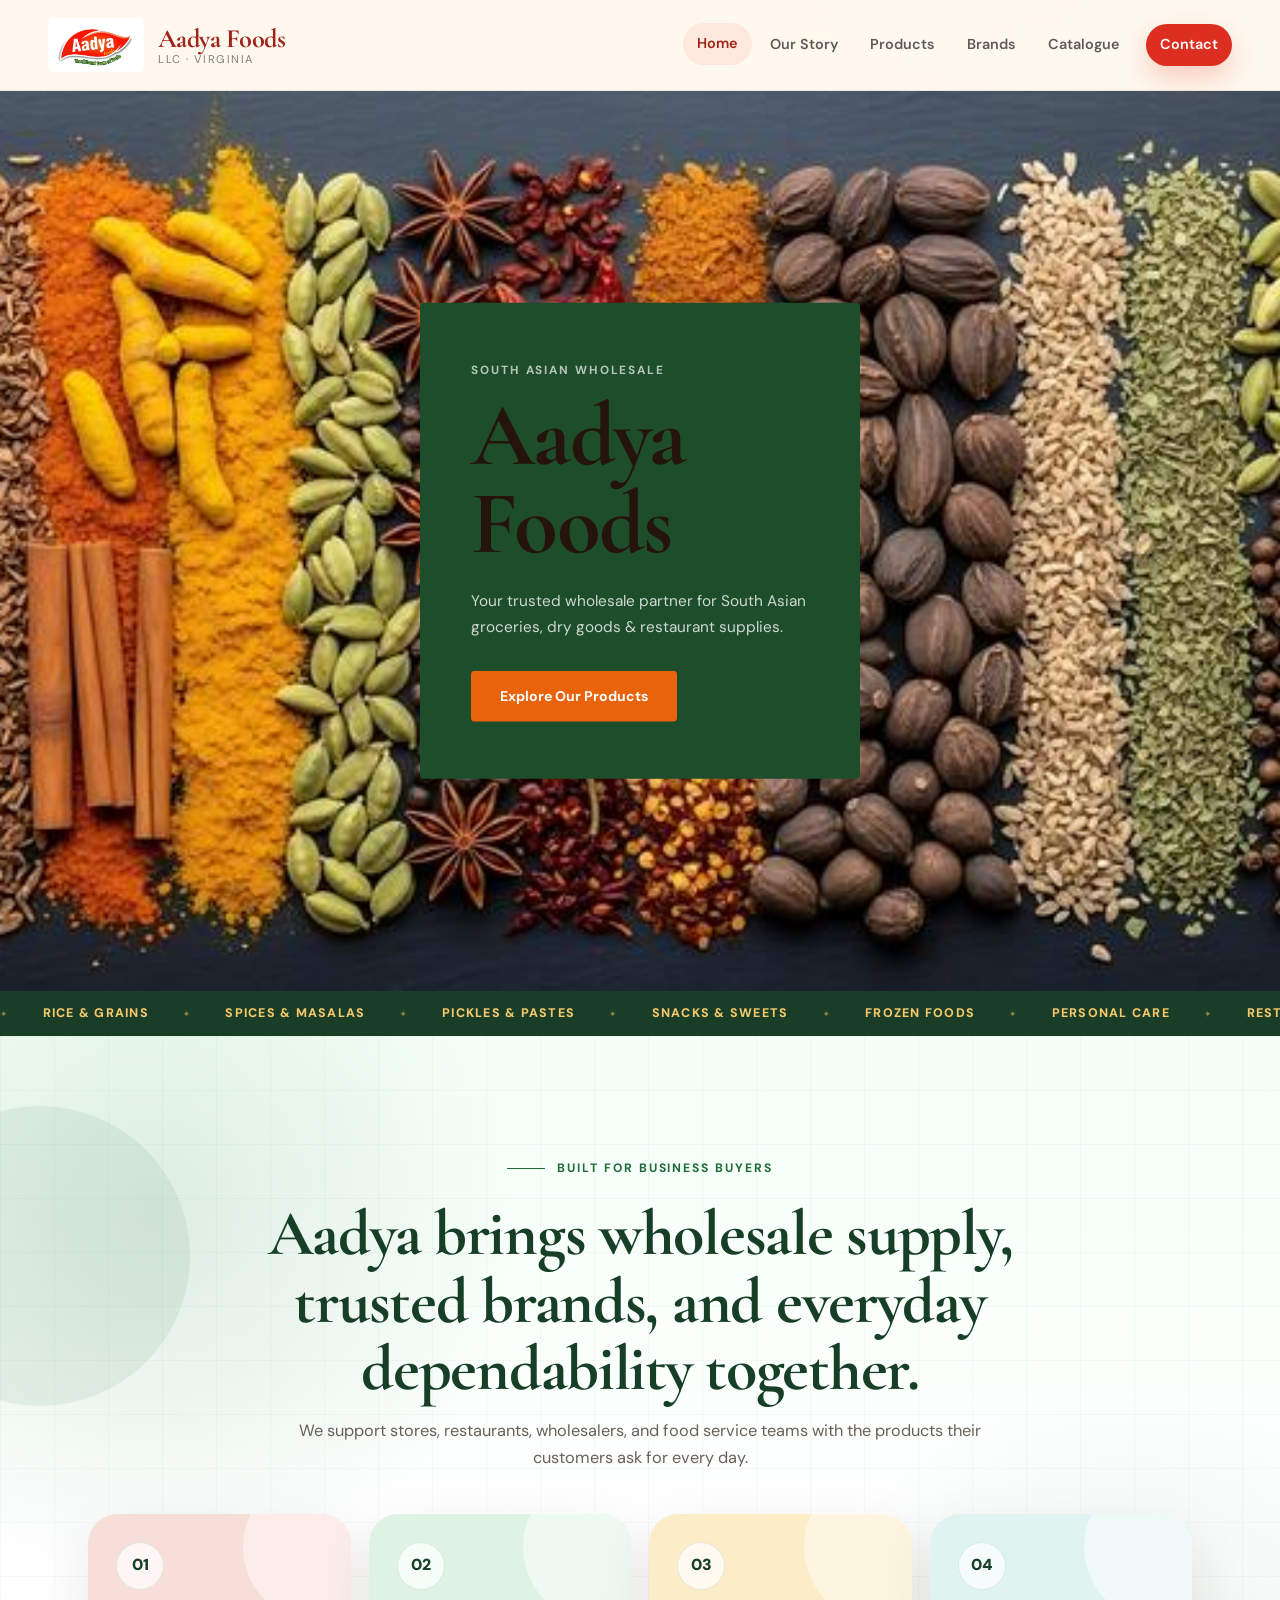
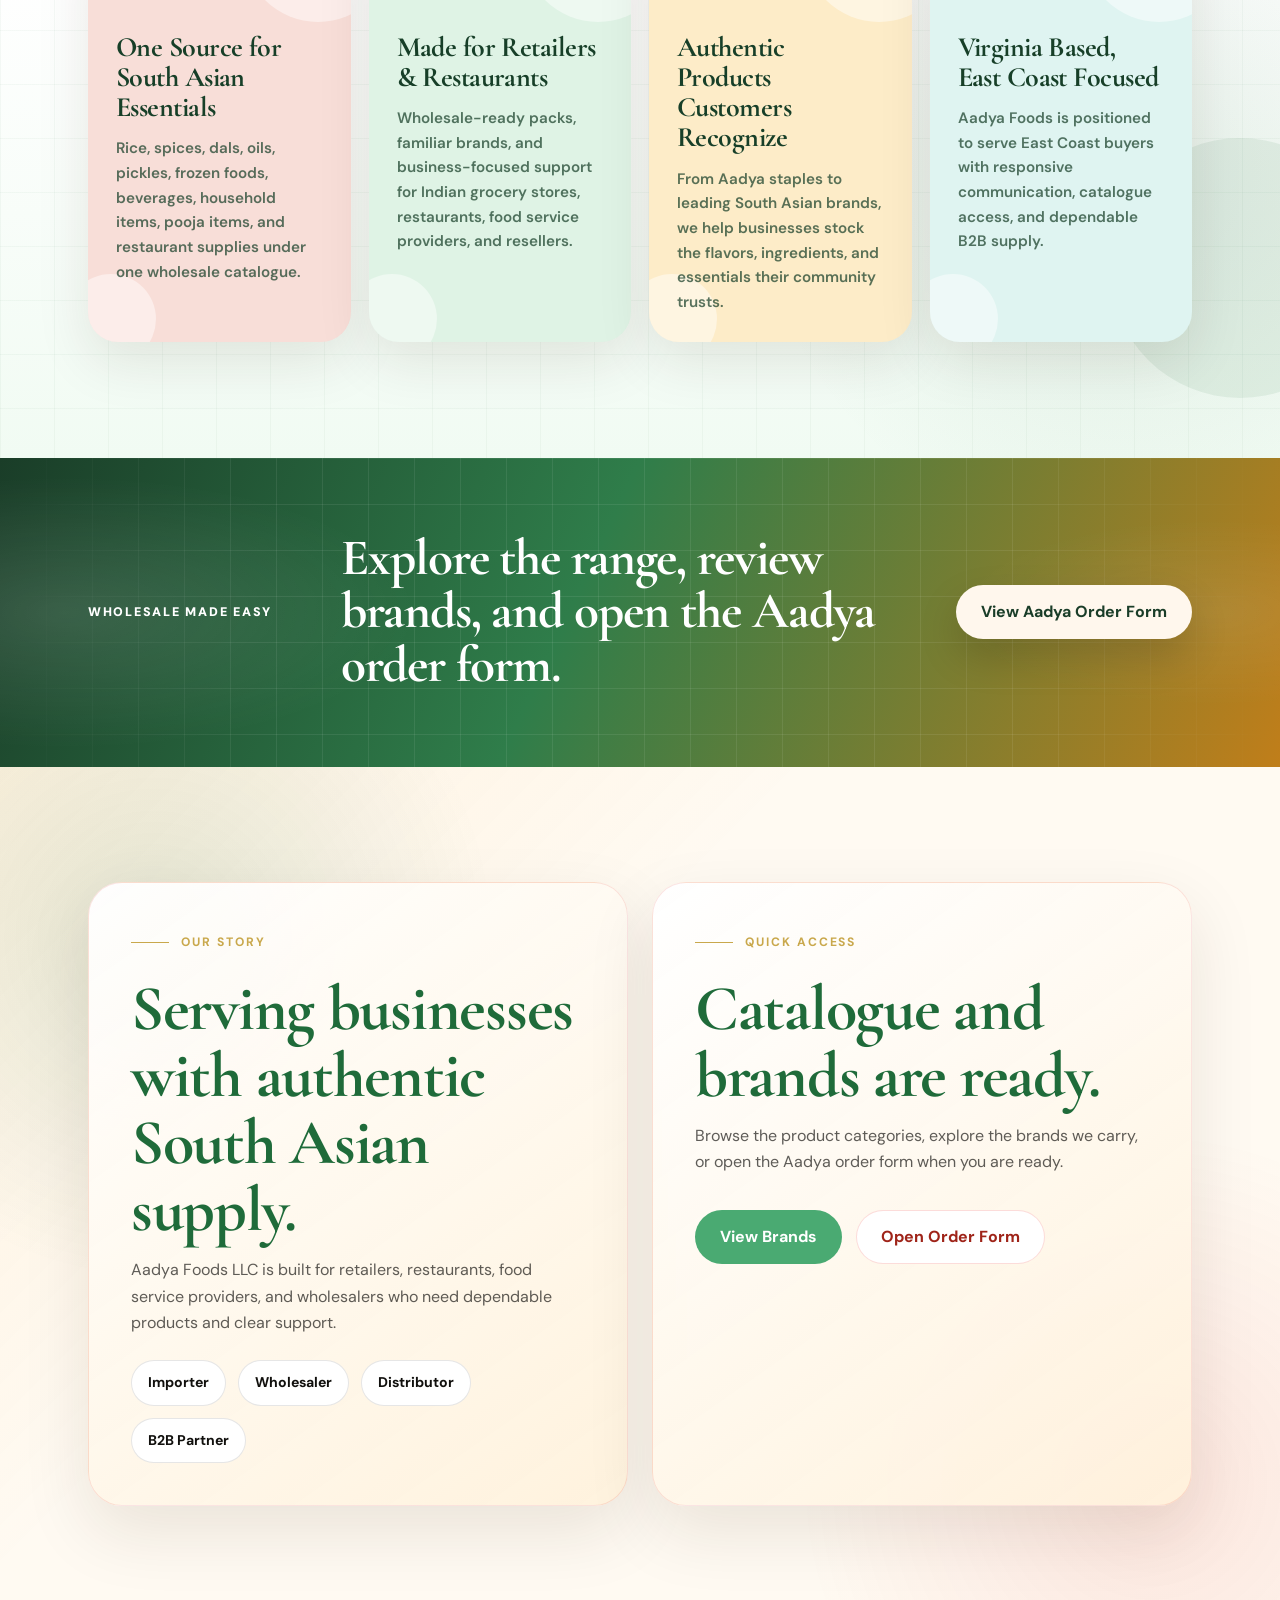
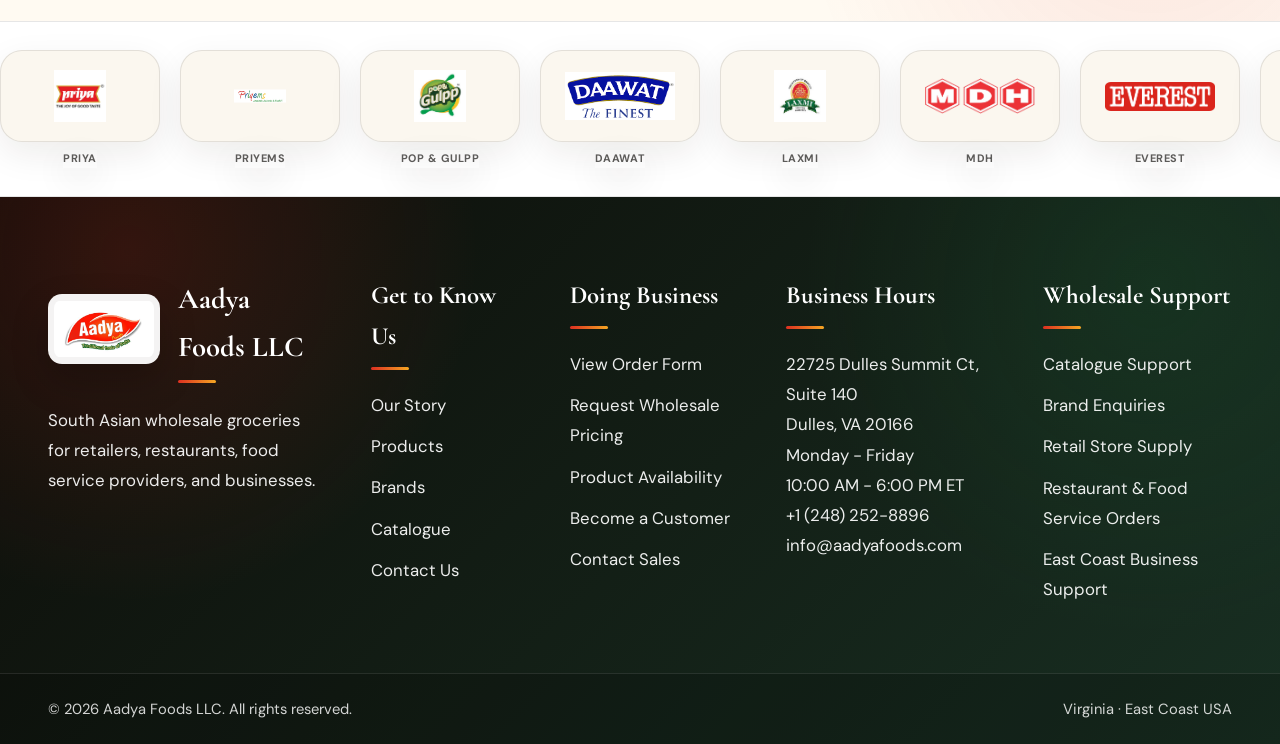
==== commit 8a314d8a: "Hero: add oils & ghee and rice images to slideshow Co-authored-by: Cursor <cursoragent@cursor.com>" ====
--- a/index.html
+++ b/index.html
@@ -29,6 +29,8 @@
           <div class="home-hero-slide active" style="background-image:url('assets/images/spices.jpg')"></div>
           <div class="home-hero-slide" style="background-image:url('assets/images/Nutsanddryfruits.webp')"></div>
           <div class="home-hero-slide" style="background-image:url('assets/images/pulses.jpeg')"></div>
+          <div class="home-hero-slide" style="background-image:url('assets/images/oils_and_ghee.webp')"></div>
+          <div class="home-hero-slide" style="background-image:url('assets/images/rice.jpg')"></div>
         </div>
         <!-- green card floating on left -->
         <div class="home-hero-card reveal">
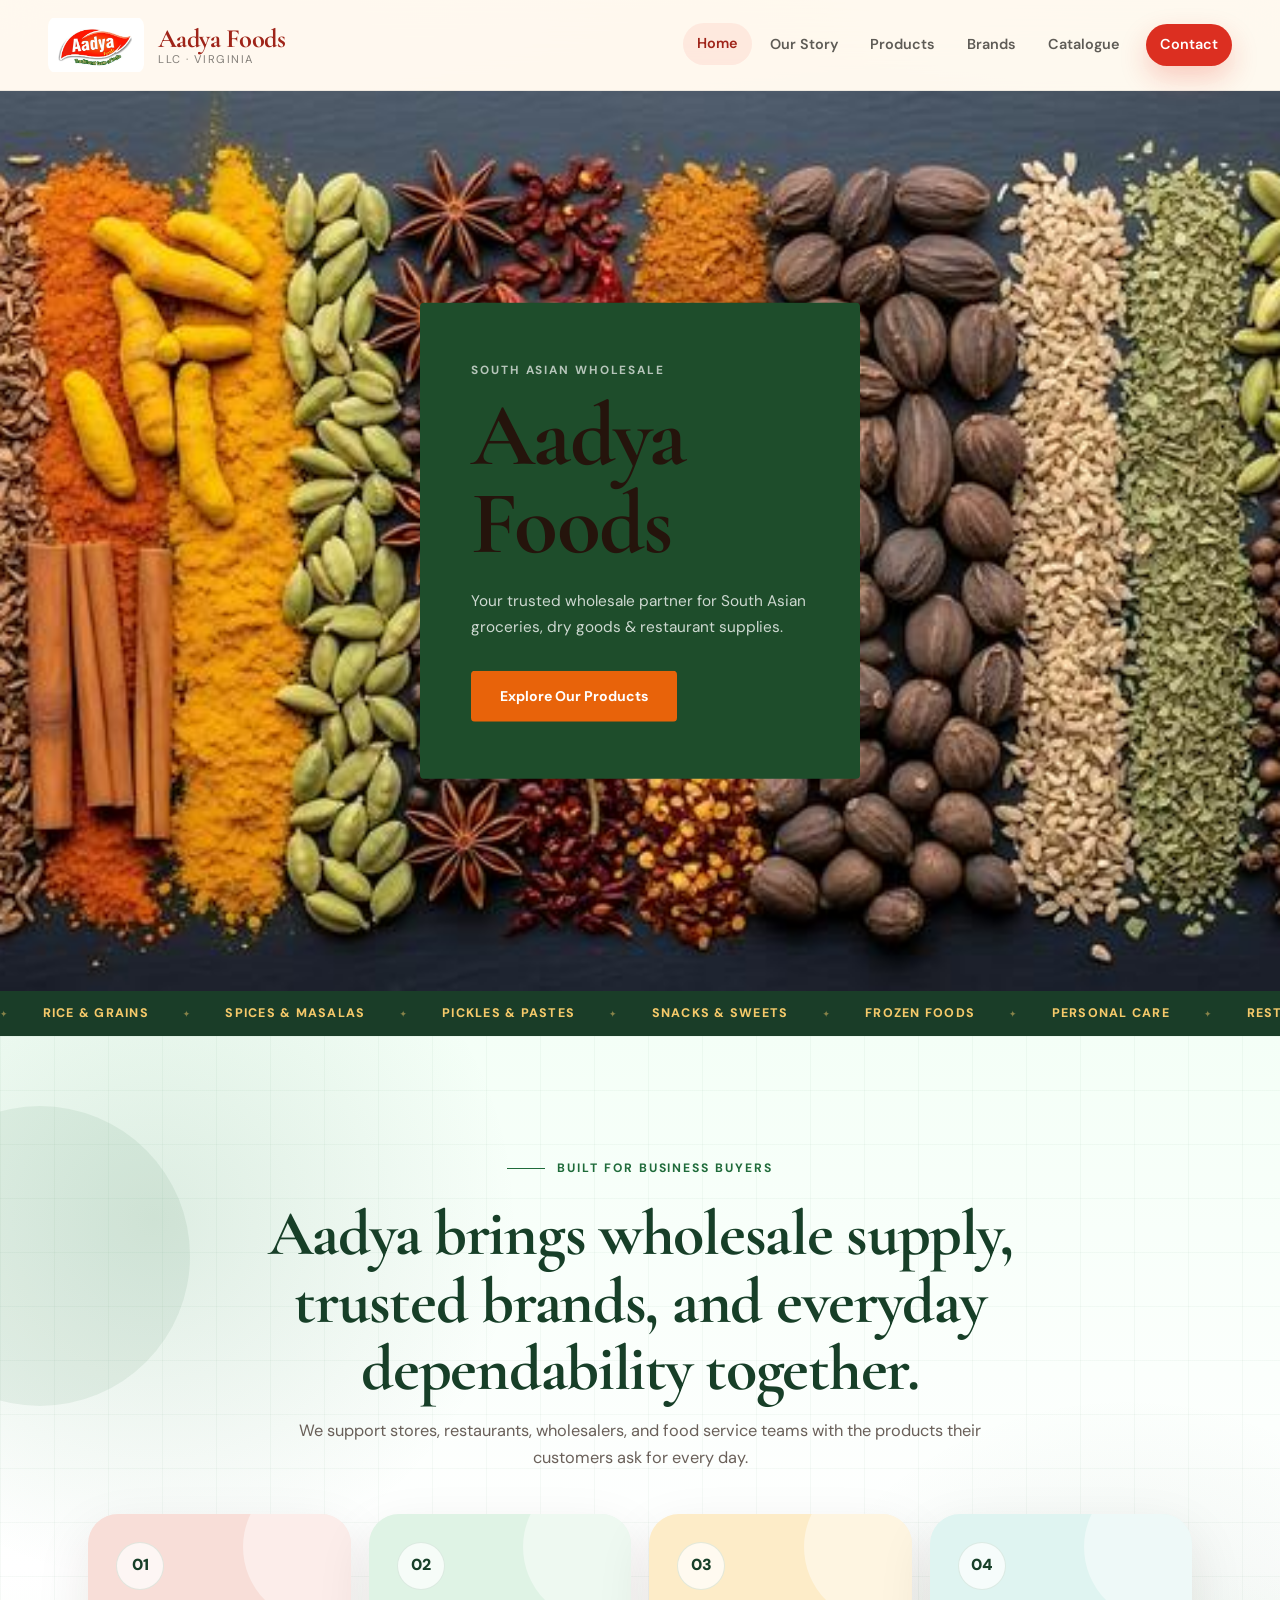
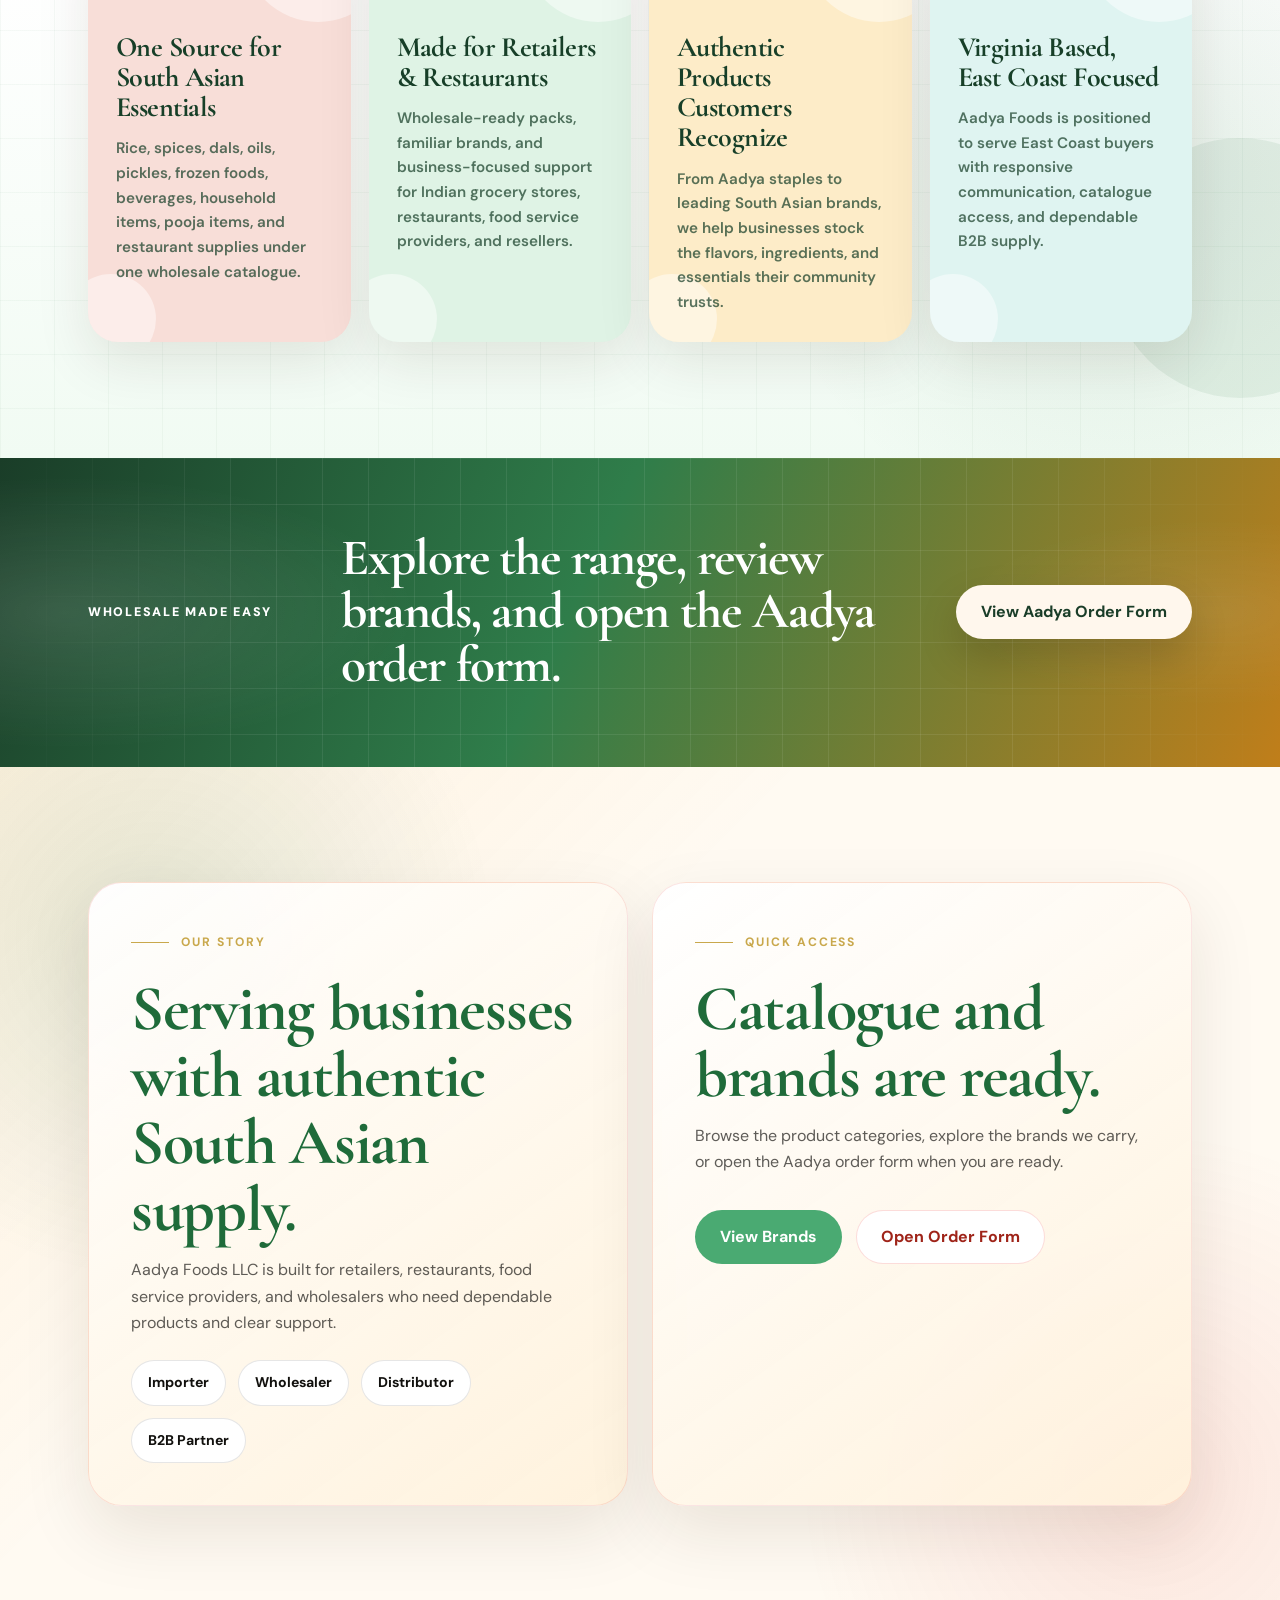
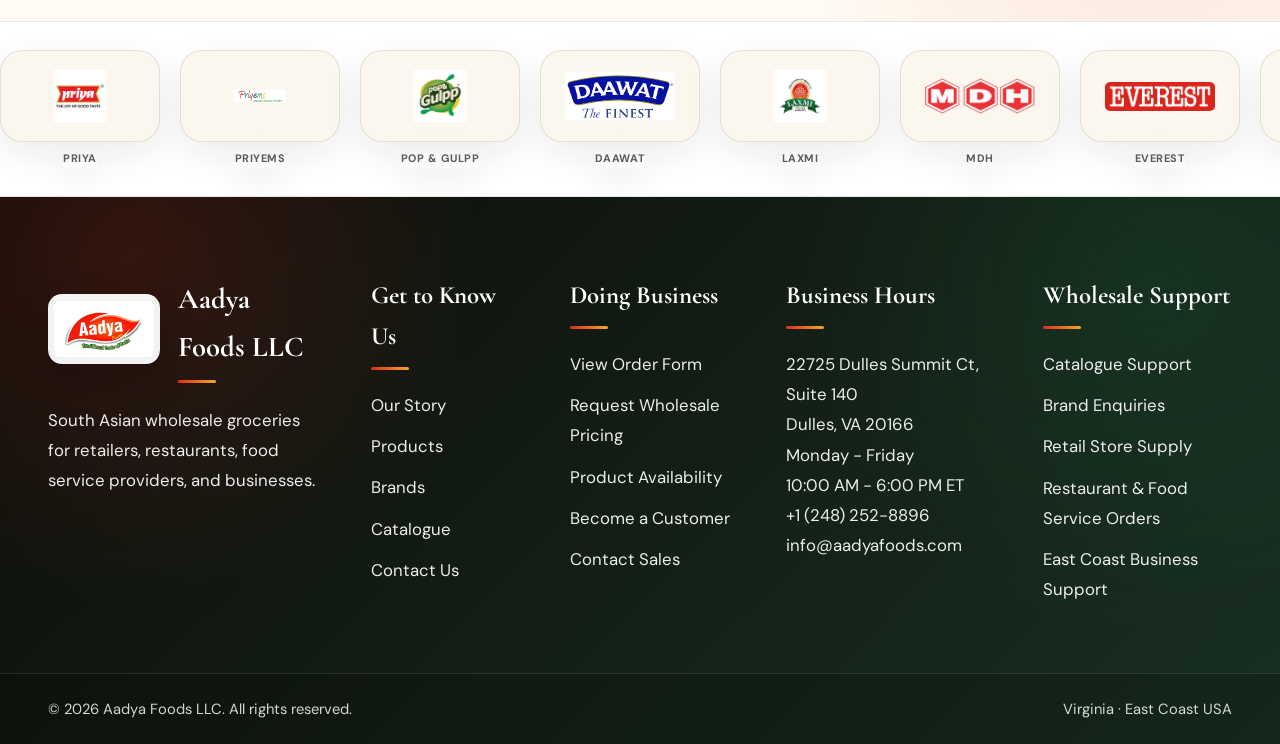
==== commit 95e4364f: "Hero: swap rice for flour, zoom out oils image Co-authored-by: Cursor <cursoragent@cursor.com>" ====
--- a/index.html
+++ b/index.html
@@ -29,8 +29,8 @@
           <div class="home-hero-slide active" style="background-image:url('assets/images/spices.jpg')"></div>
           <div class="home-hero-slide" style="background-image:url('assets/images/Nutsanddryfruits.webp')"></div>
           <div class="home-hero-slide" style="background-image:url('assets/images/pulses.jpeg')"></div>
-          <div class="home-hero-slide" style="background-image:url('assets/images/oils_and_ghee.webp')"></div>
-          <div class="home-hero-slide" style="background-image:url('assets/images/rice.jpg')"></div>
+          <div class="home-hero-slide" style="background-image:url('assets/images/oils_and_ghee.webp'); background-size:70%;background-repeat:no-repeat;background-color:#1a2e18;"></div>
+          <div class="home-hero-slide" style="background-image:url('assets/images/flours.jpg')"></div>
         </div>
         <!-- green card floating on left -->
         <div class="home-hero-card reveal">
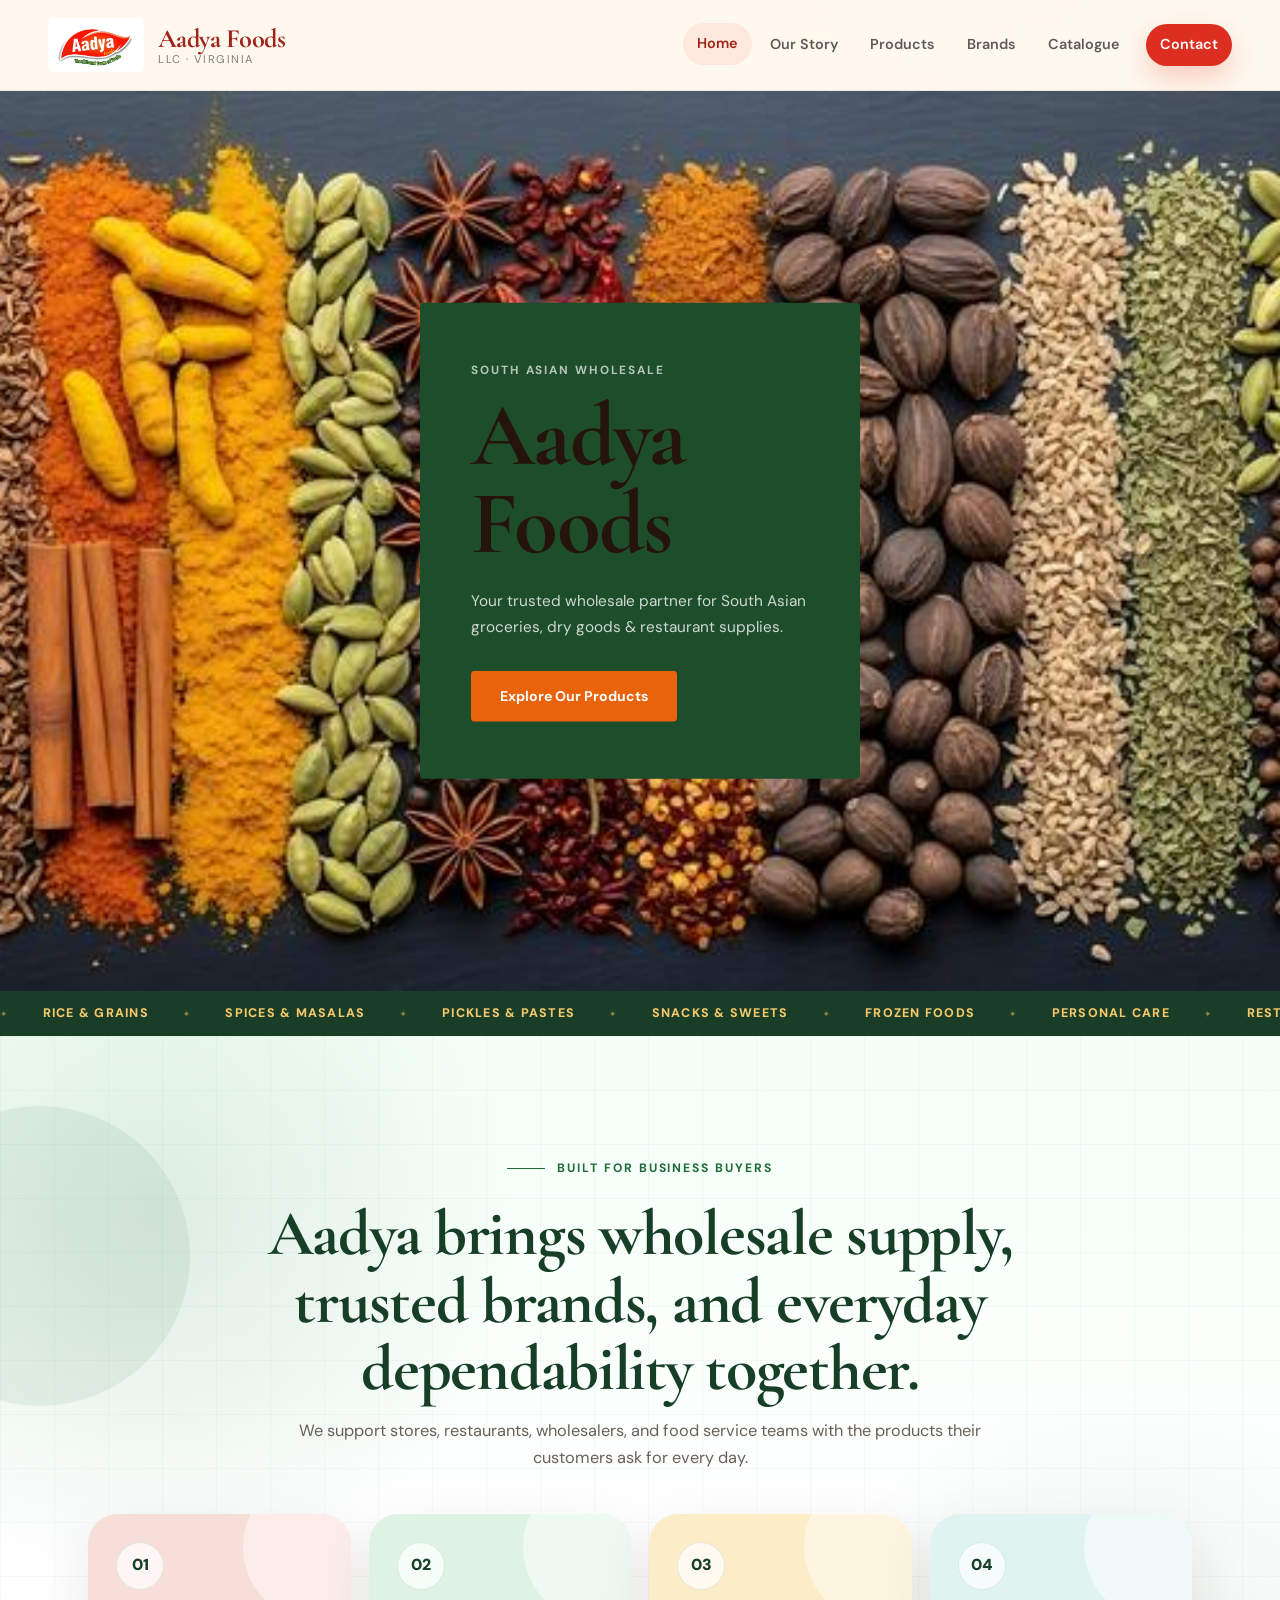
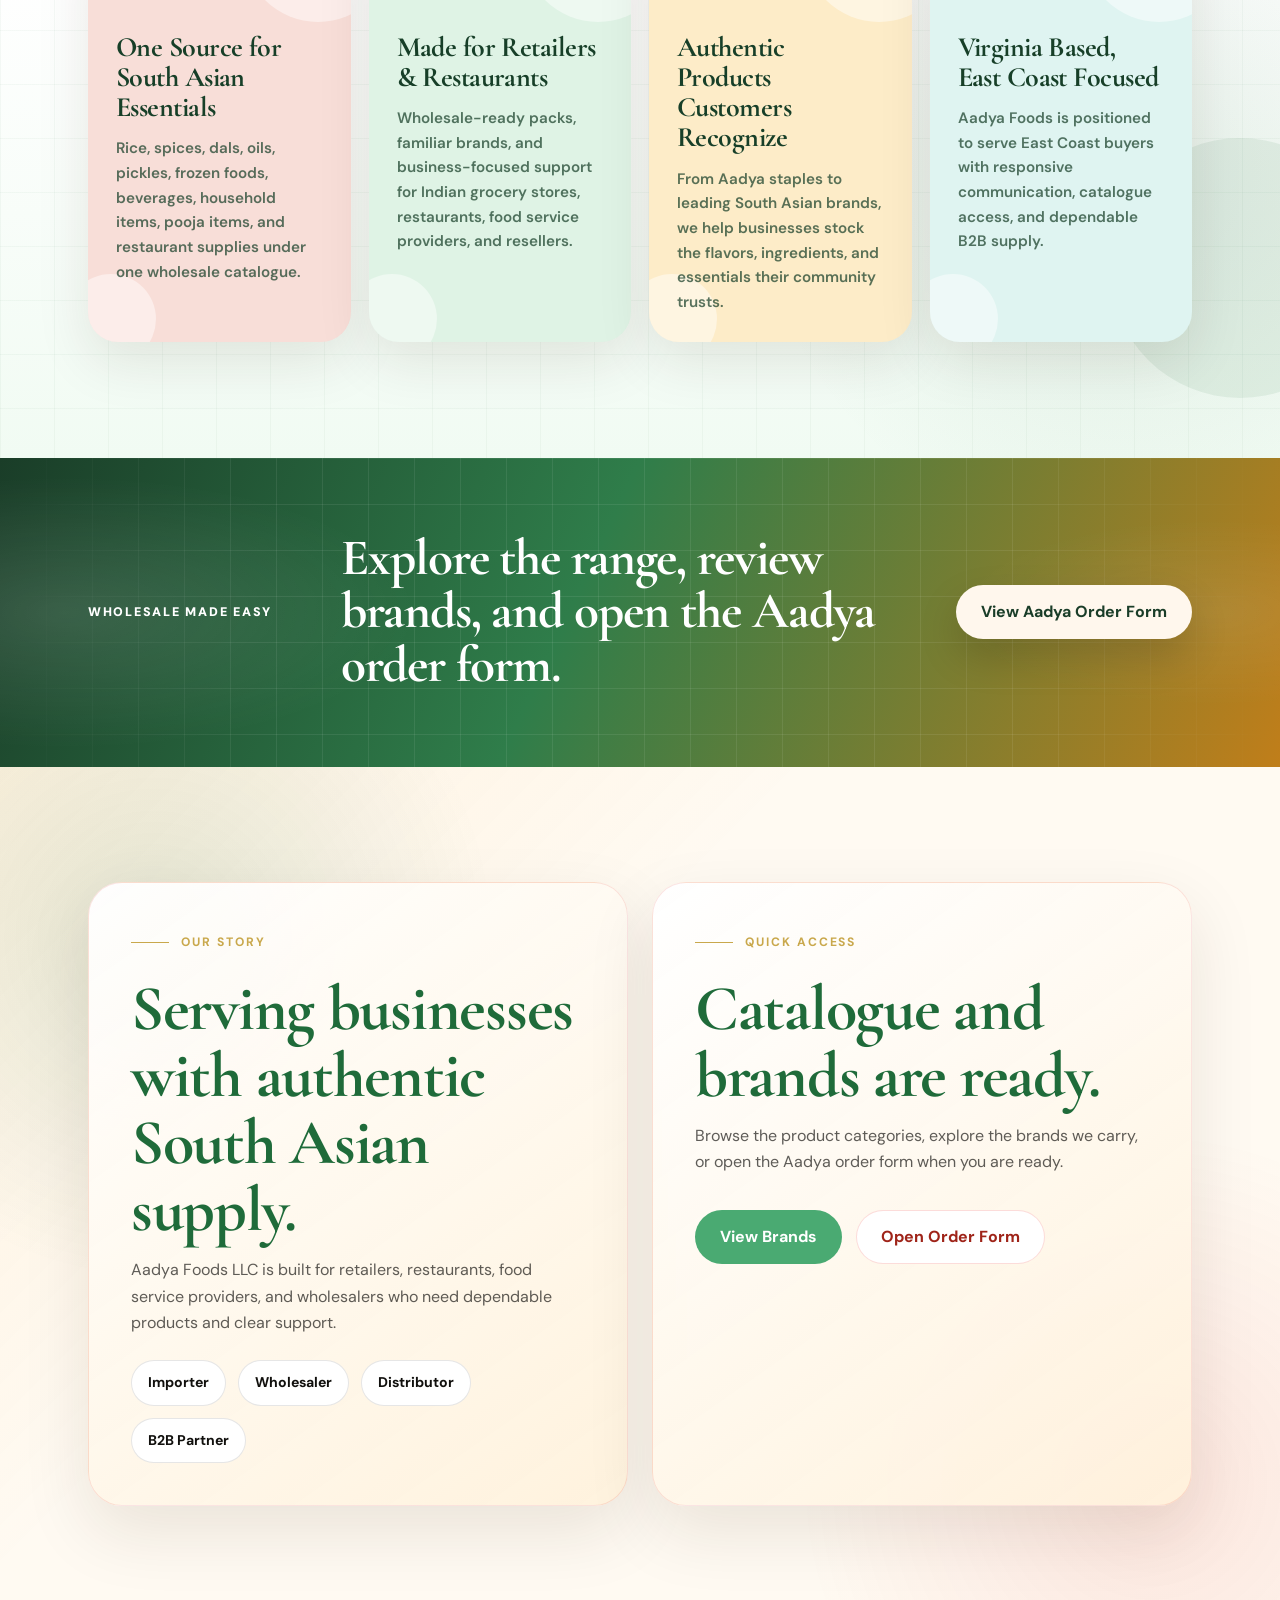
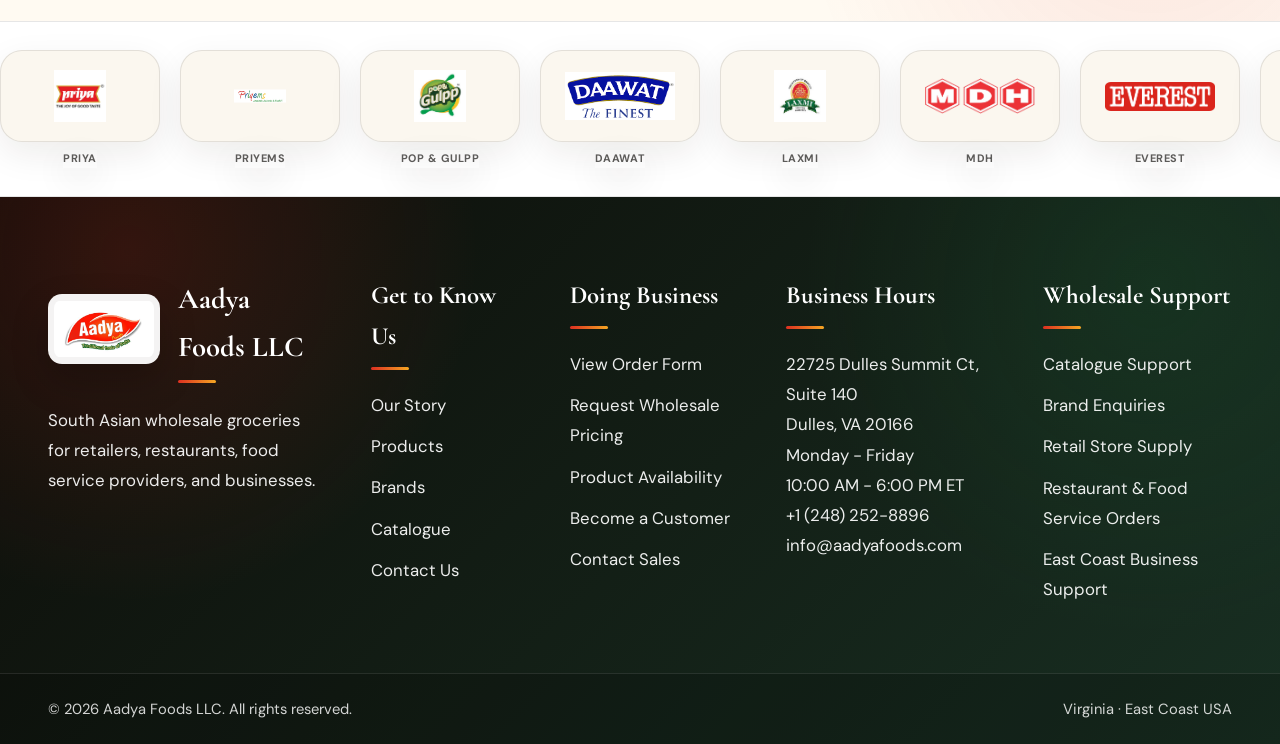
==== commit 5dfcdf3b: "Hero: add pickles image to slideshow Co-authored-by: Cursor <cursoragent@cursor.com>" ====
--- a/index.html
+++ b/index.html
@@ -29,8 +29,8 @@
           <div class="home-hero-slide active" style="background-image:url('assets/images/spices.jpg')"></div>
           <div class="home-hero-slide" style="background-image:url('assets/images/Nutsanddryfruits.webp')"></div>
           <div class="home-hero-slide" style="background-image:url('assets/images/pulses.jpeg')"></div>
-          <div class="home-hero-slide" style="background-image:url('assets/images/oils_and_ghee.webp'); background-size:70%;background-repeat:no-repeat;background-color:#1a2e18;"></div>
-          <div class="home-hero-slide" style="background-image:url('assets/images/flours.jpg')"></div>
+          <div class="home-hero-slide" style="background-image:url('assets/images/saucesandmixes.png')"></div>
+          <div class="home-hero-slide" style="background-image:url('assets/images/pickles.jpg')"></div>
         </div>
         <!-- green card floating on left -->
         <div class="home-hero-card reveal">
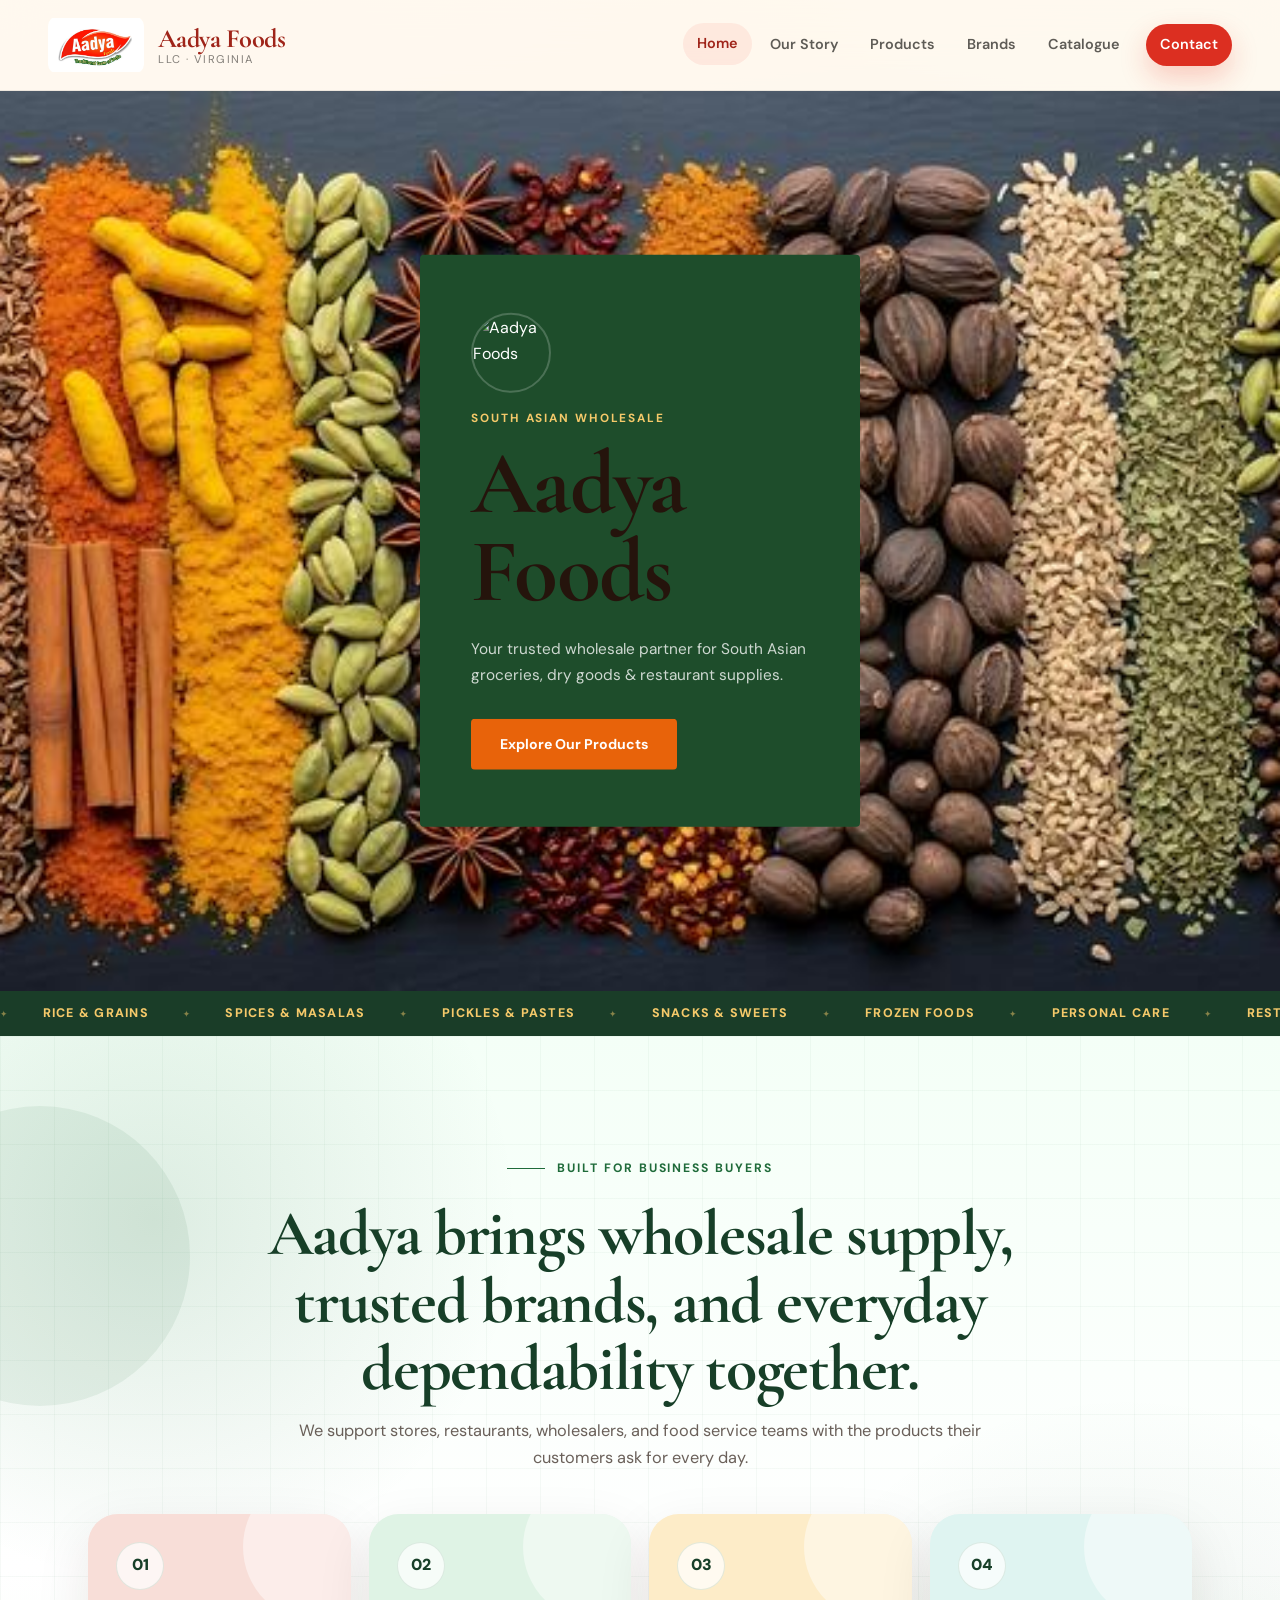
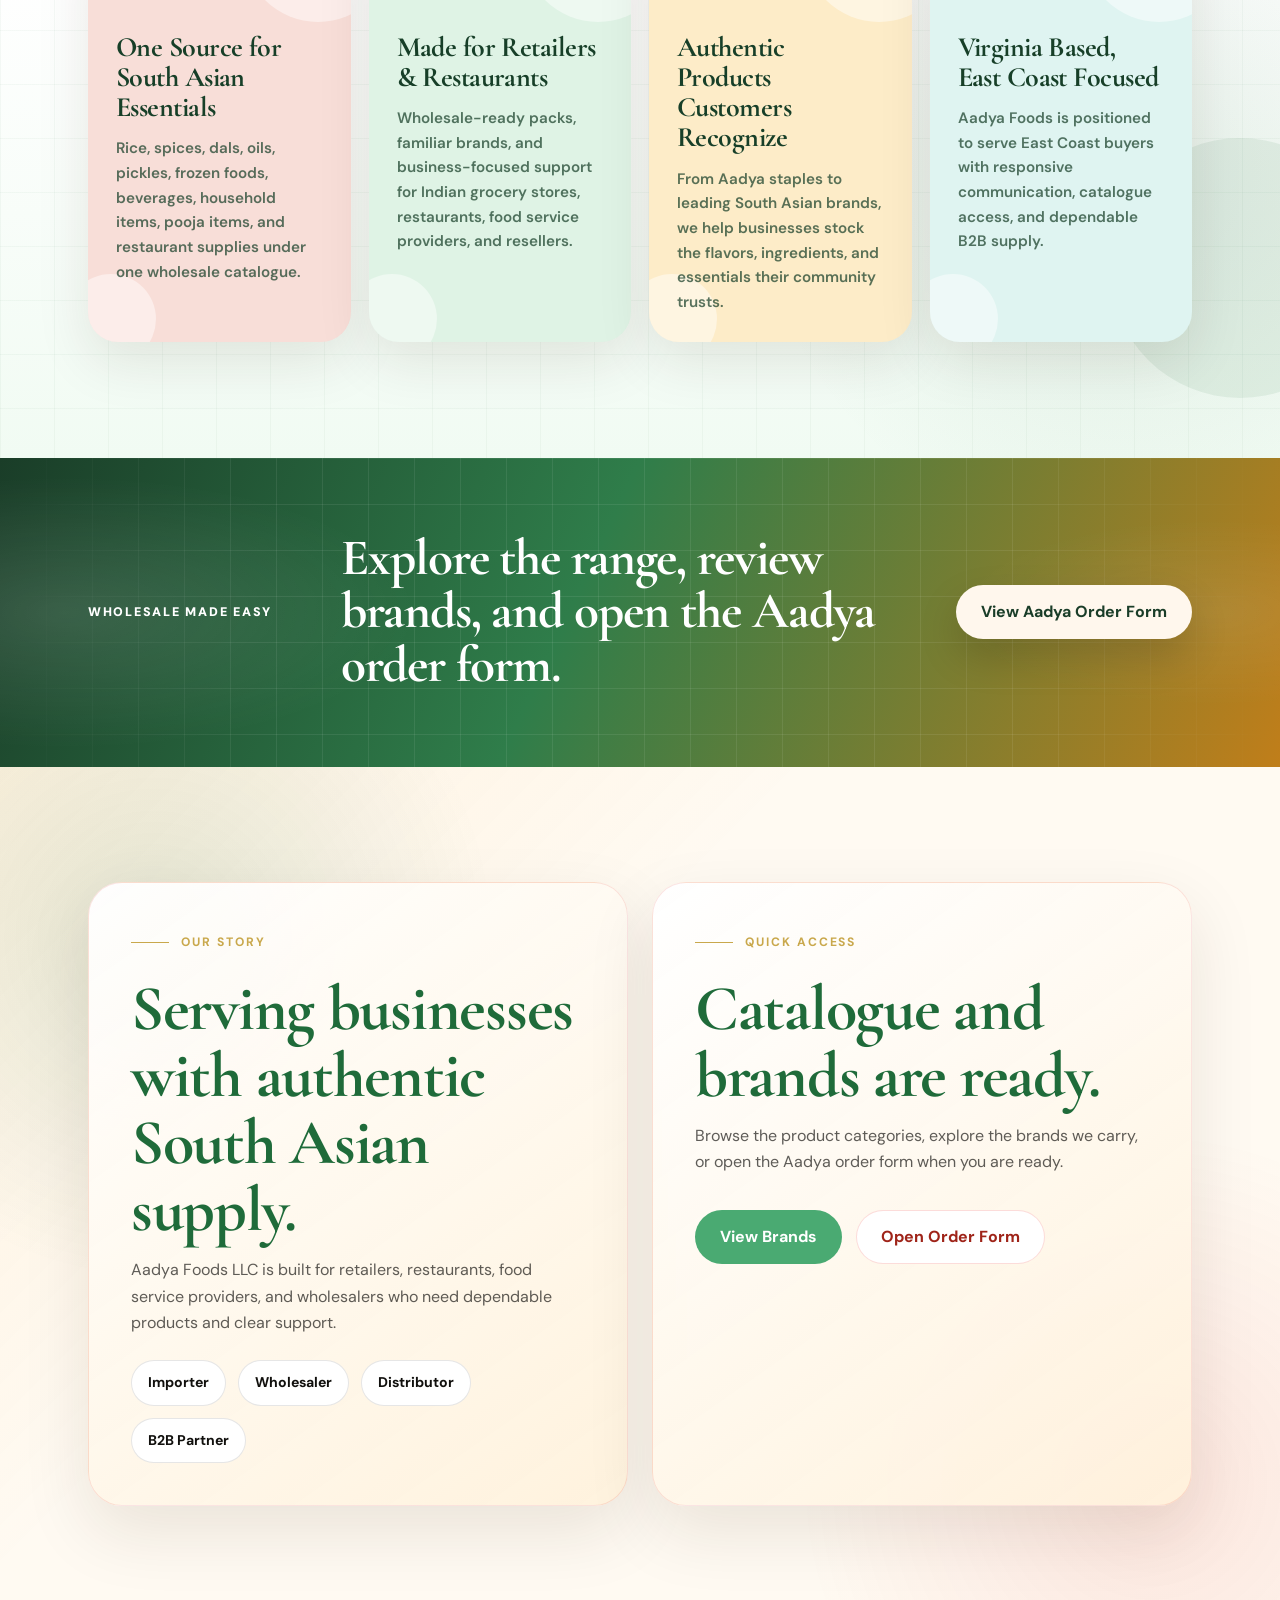
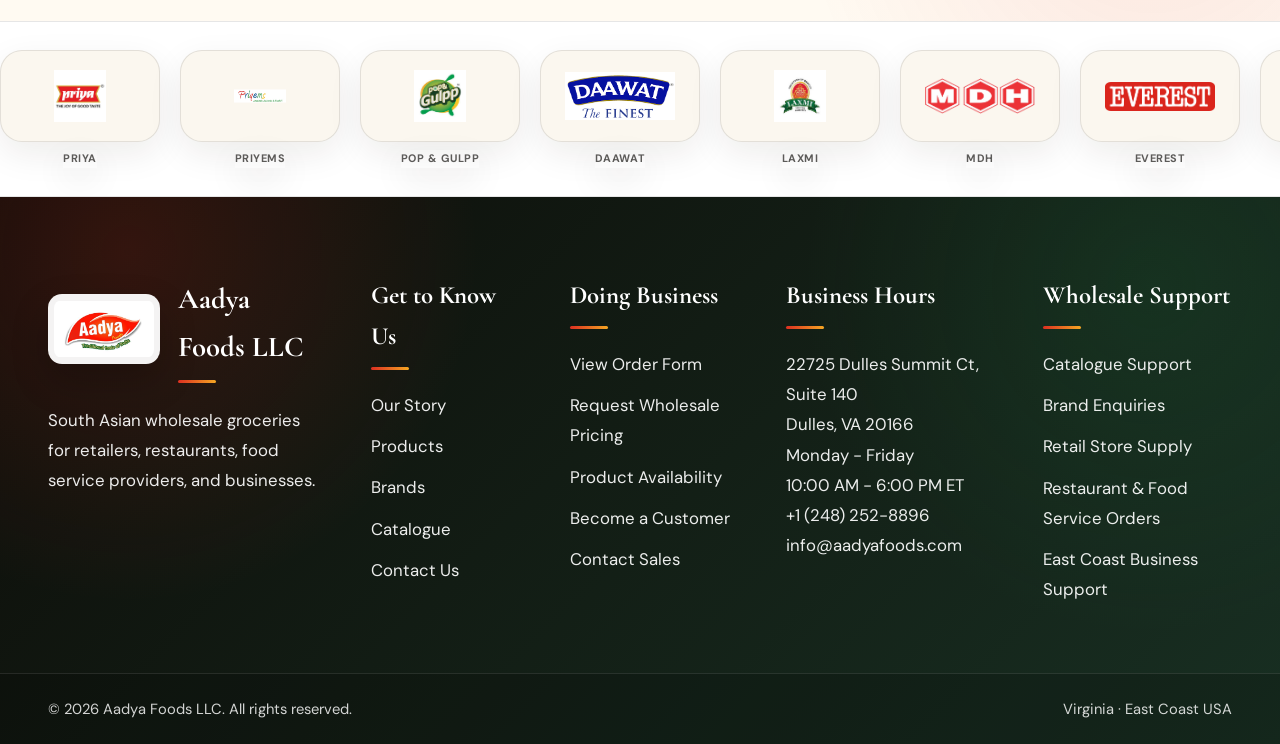
==== commit 812364af: "Hero card: add logo, change Aadya Foods to red Co-authored-by: Cursor <cursoragent@cursor.com>" ====
--- a/index.html
+++ b/index.html
@@ -34,6 +34,7 @@
         </div>
         <!-- green card floating on left -->
         <div class="home-hero-card reveal">
+          <img src="assets/images/Aadya_logo.jpeg" alt="Aadya Foods" class="home-hero-logo">
           <span class="home-hero-eyebrow">South Asian Wholesale</span>
           <h1>Aadya Foods</h1>
           <p>Your trusted wholesale partner for South Asian groceries, dry goods &amp; restaurant supplies.</p>
--- a/styles.css
+++ b/styles.css
@@ -1046,13 +1046,22 @@
   from { opacity: 0; transform: translateY(24px); }
   to   { opacity: 1; transform: translateY(0); }
 }
+.home-hero-logo {
+  width: 80px;
+  height: 80px;
+  object-fit: cover;
+  border-radius: 50%;
+  display: block;
+  margin-bottom: 16px;
+  border: 2px solid rgba(255,255,255,.2);
+}
 .home-hero-eyebrow {
   display: block;
   font-size: .74rem;
   font-weight: 700;
   letter-spacing: .16em;
   text-transform: uppercase;
-  color: rgba(255,255,255,.68);
+  color: #f5c96a;
   margin-bottom: 12px;
   opacity: 0;
   animation: heroSlideUp 1s ease forwards;
@@ -1063,7 +1072,7 @@
   font-size: clamp(2rem, 3.5vw, 3.6rem);
   font-weight: 800;
   line-height: 1.02;
-  color: #fff;
+  color: #e8360a;
   margin: 0 0 20px;
   opacity: 0;
   animation: heroSlideUp 1s ease forwards;
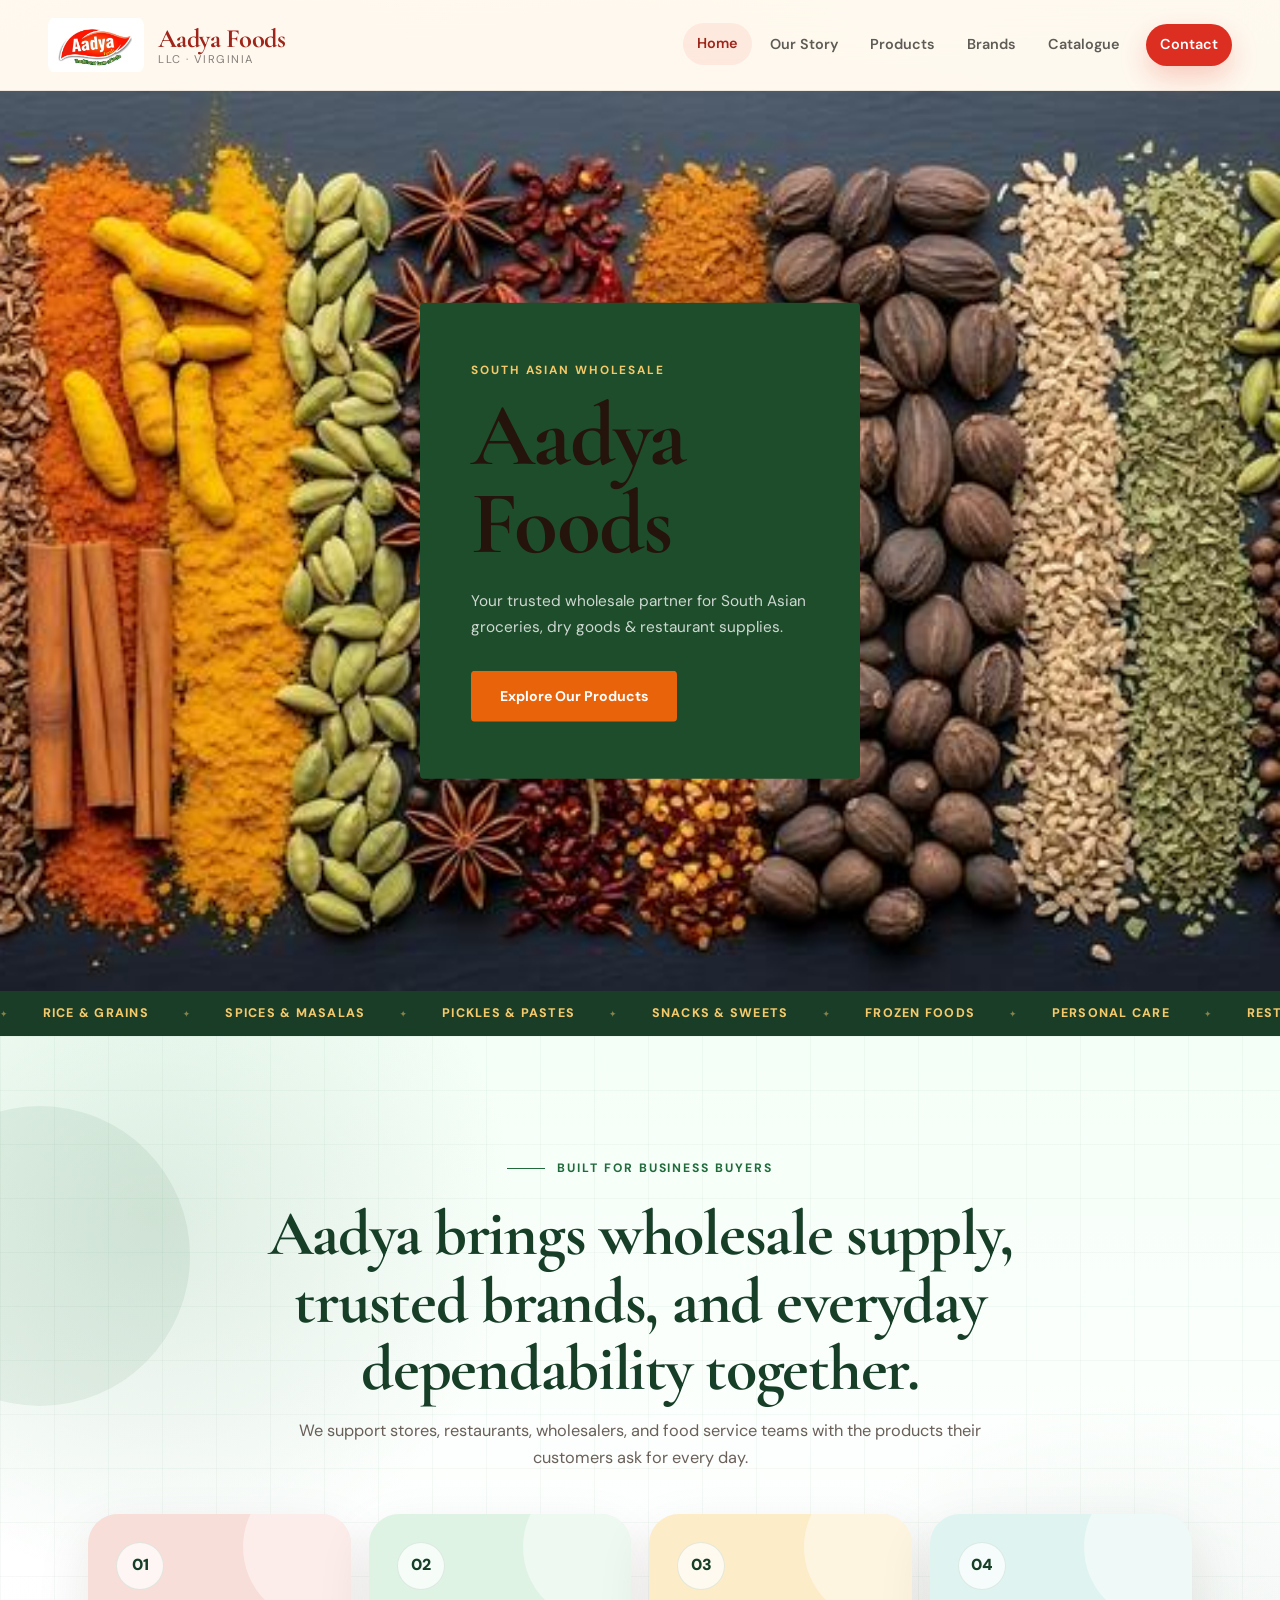
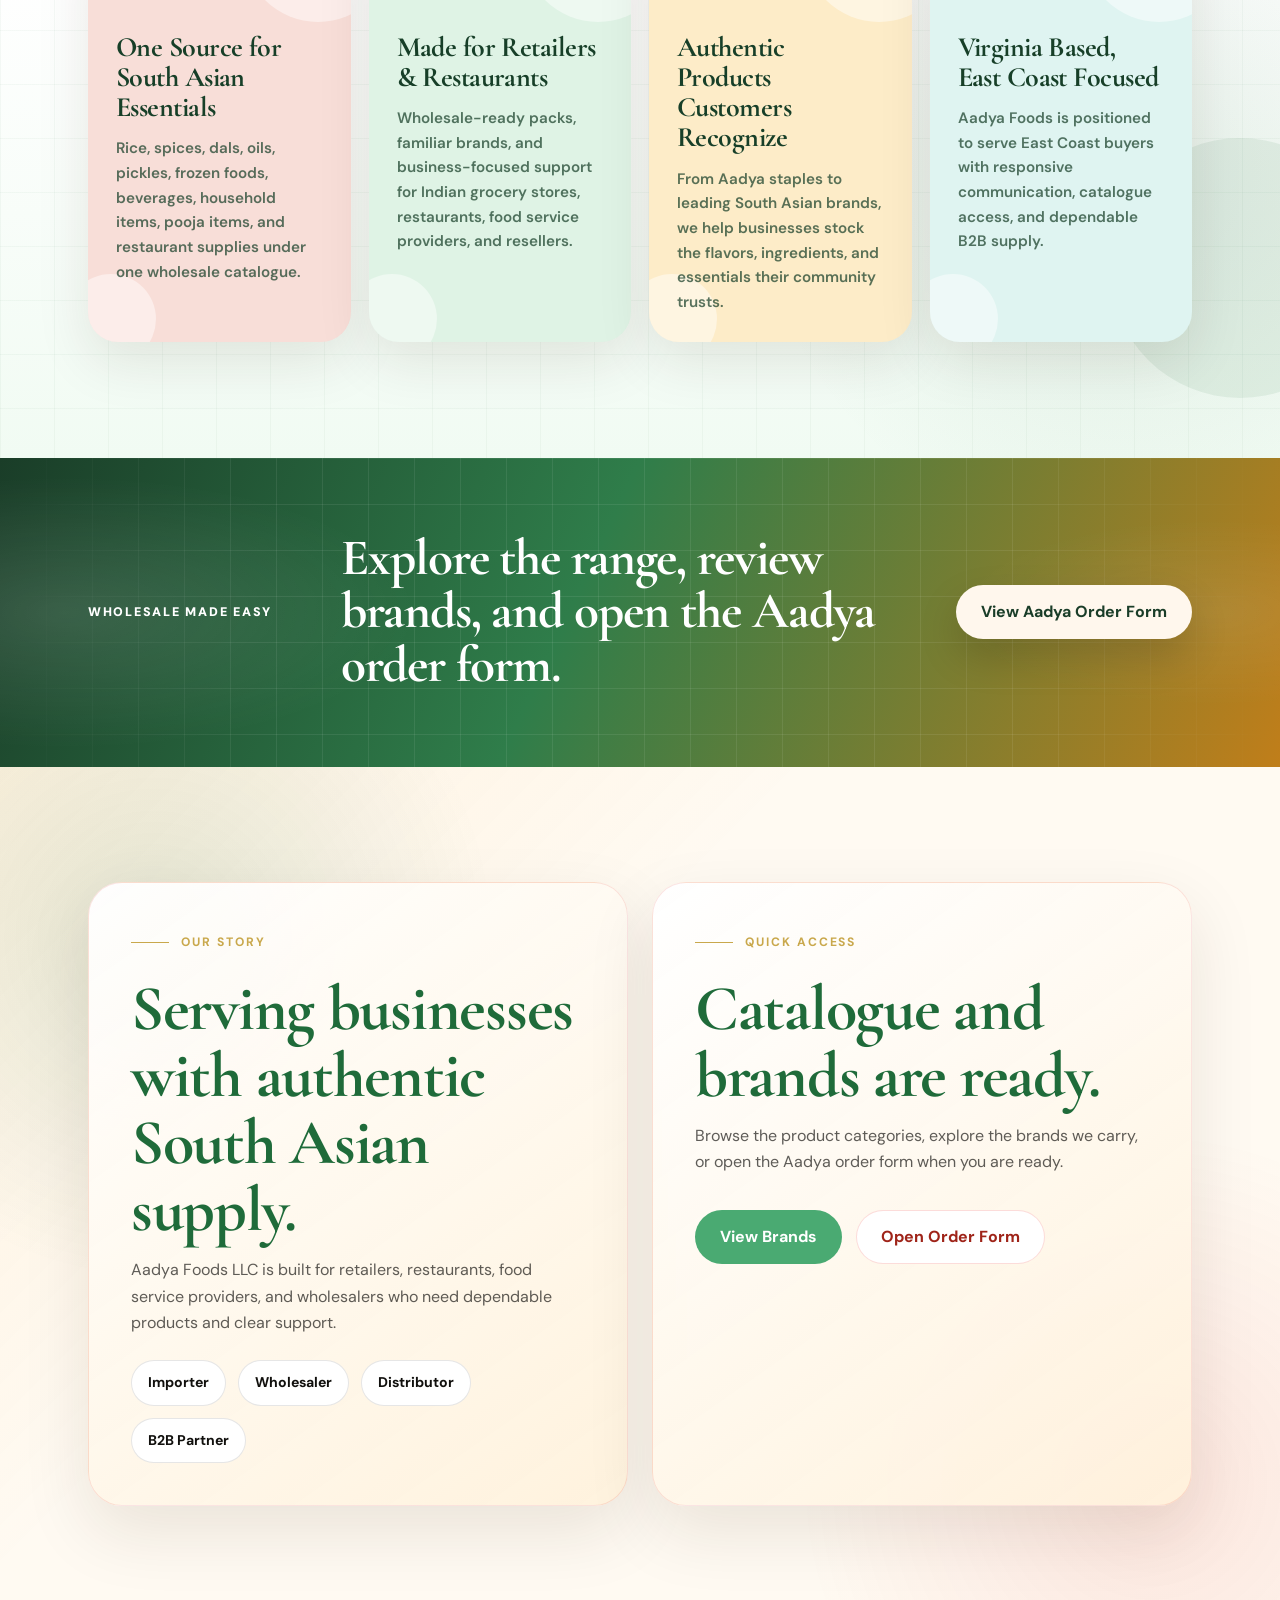
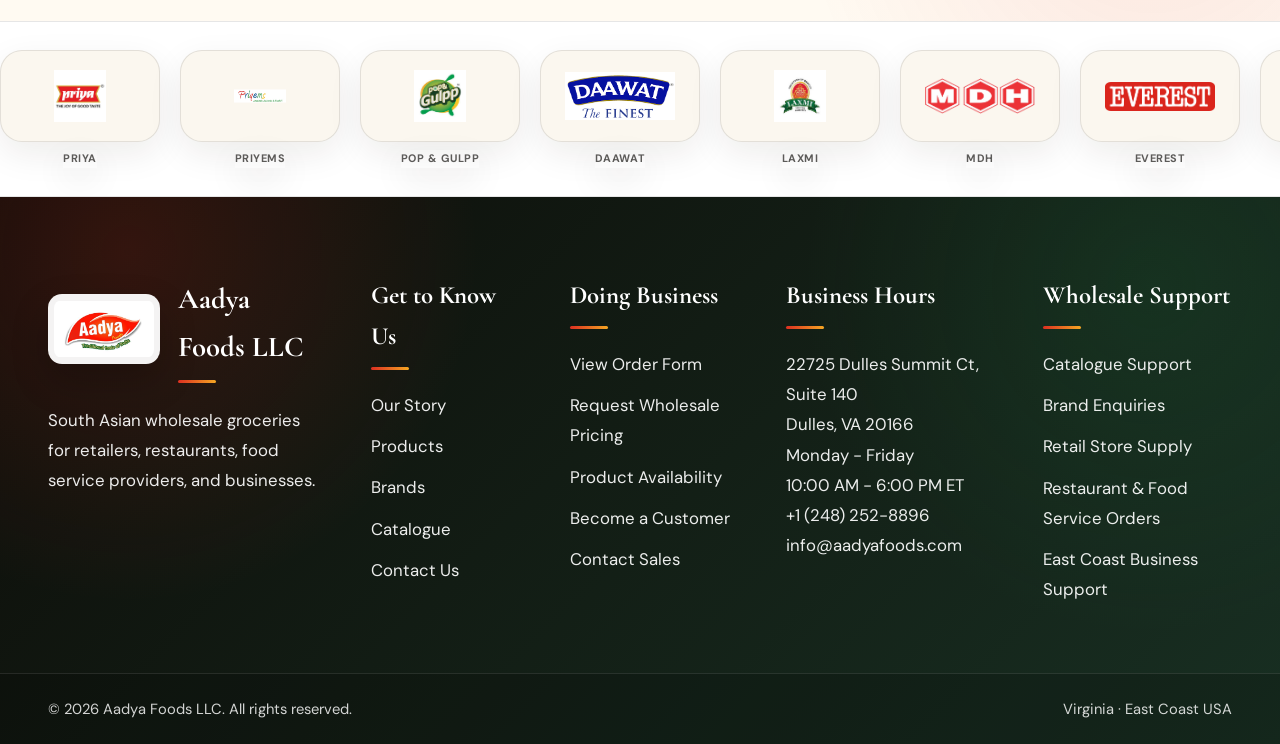
==== commit 2020f122: "Revert "Hero card: add logo, change Aadya Foods to red" This reverts commit 812364af18e79a1995aa0b92" ====
--- a/index.html
+++ b/index.html
@@ -34,7 +34,6 @@
         </div>
         <!-- green card floating on left -->
         <div class="home-hero-card reveal">
-          <img src="assets/images/Aadya_logo.jpeg" alt="Aadya Foods" class="home-hero-logo">
           <span class="home-hero-eyebrow">South Asian Wholesale</span>
           <h1>Aadya Foods</h1>
           <p>Your trusted wholesale partner for South Asian groceries, dry goods &amp; restaurant supplies.</p>
--- a/styles.css
+++ b/styles.css
@@ -1046,15 +1046,6 @@
   from { opacity: 0; transform: translateY(24px); }
   to   { opacity: 1; transform: translateY(0); }
 }
-.home-hero-logo {
-  width: 80px;
-  height: 80px;
-  object-fit: cover;
-  border-radius: 50%;
-  display: block;
-  margin-bottom: 16px;
-  border: 2px solid rgba(255,255,255,.2);
-}
 .home-hero-eyebrow {
   display: block;
   font-size: .74rem;
@@ -1072,7 +1063,7 @@
   font-size: clamp(2rem, 3.5vw, 3.6rem);
   font-weight: 800;
   line-height: 1.02;
-  color: #e8360a;
+  color: #fff;
   margin: 0 0 20px;
   opacity: 0;
   animation: heroSlideUp 1s ease forwards;
